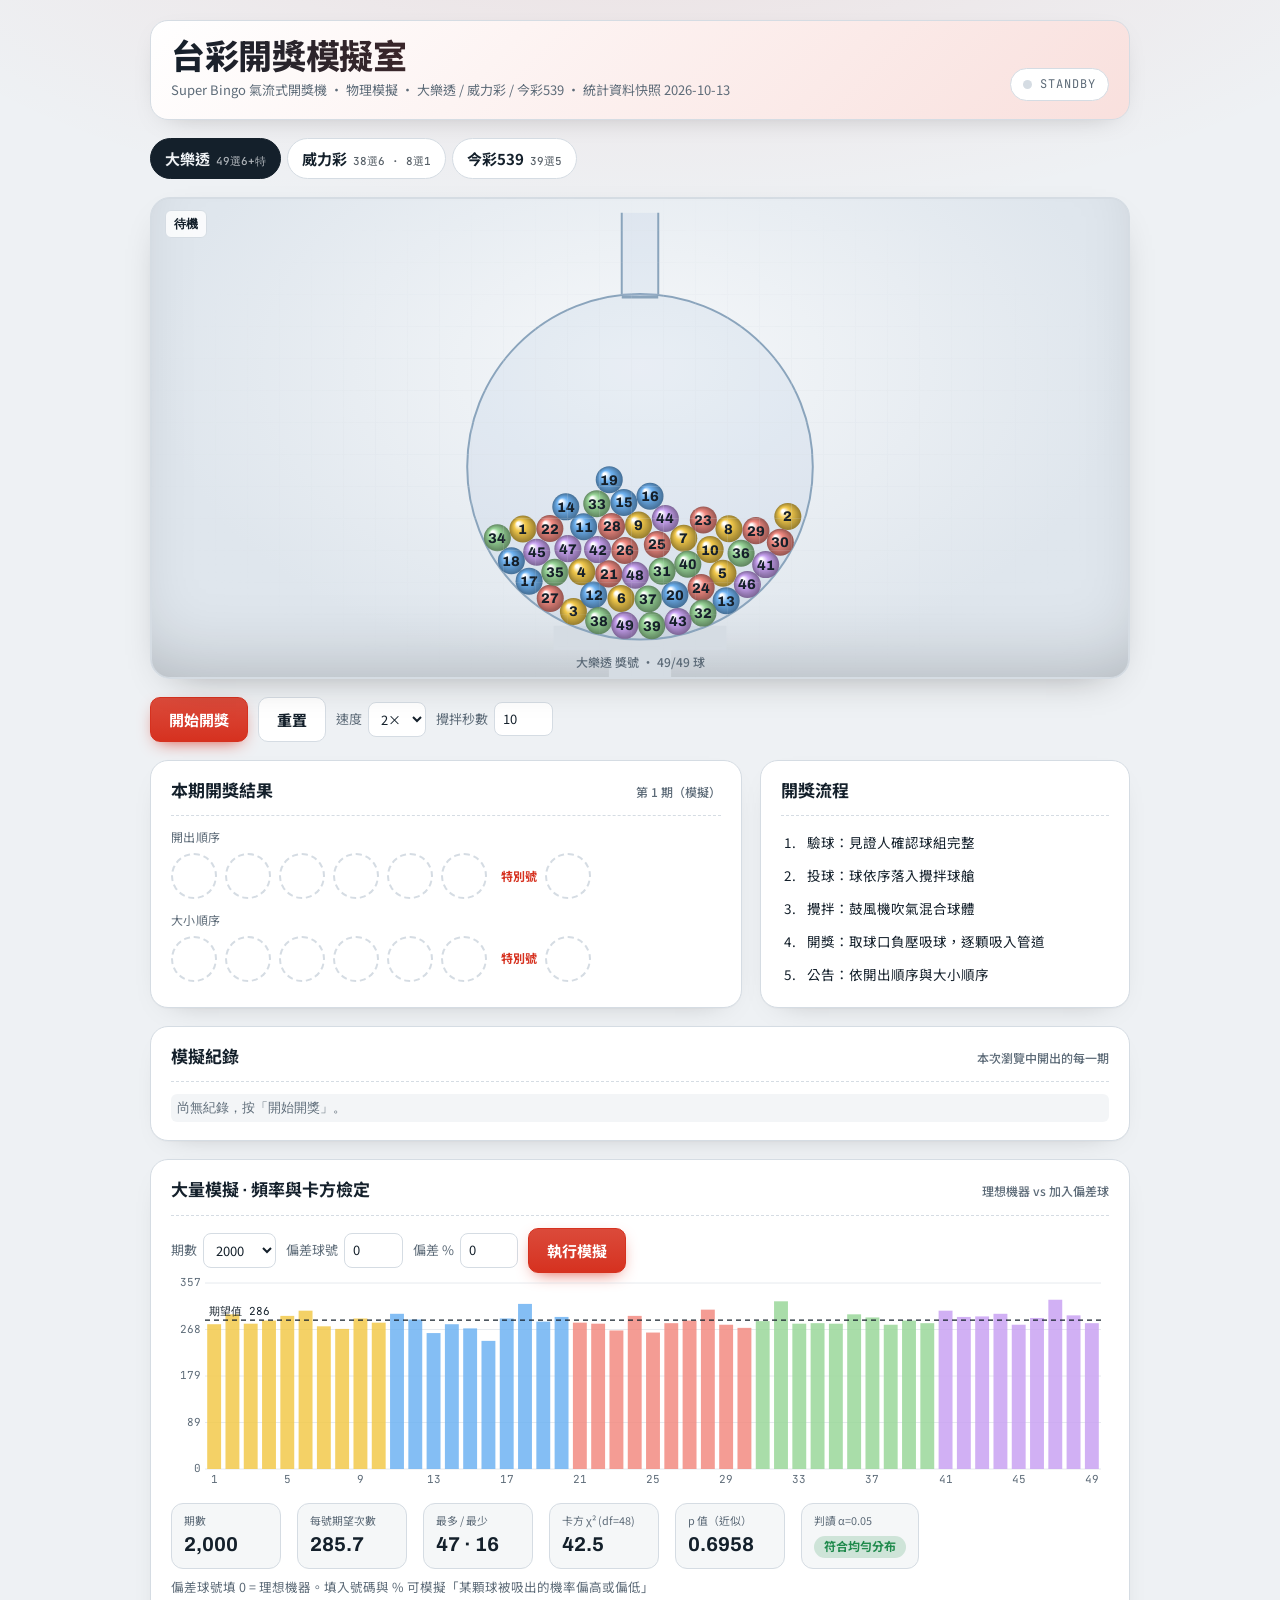
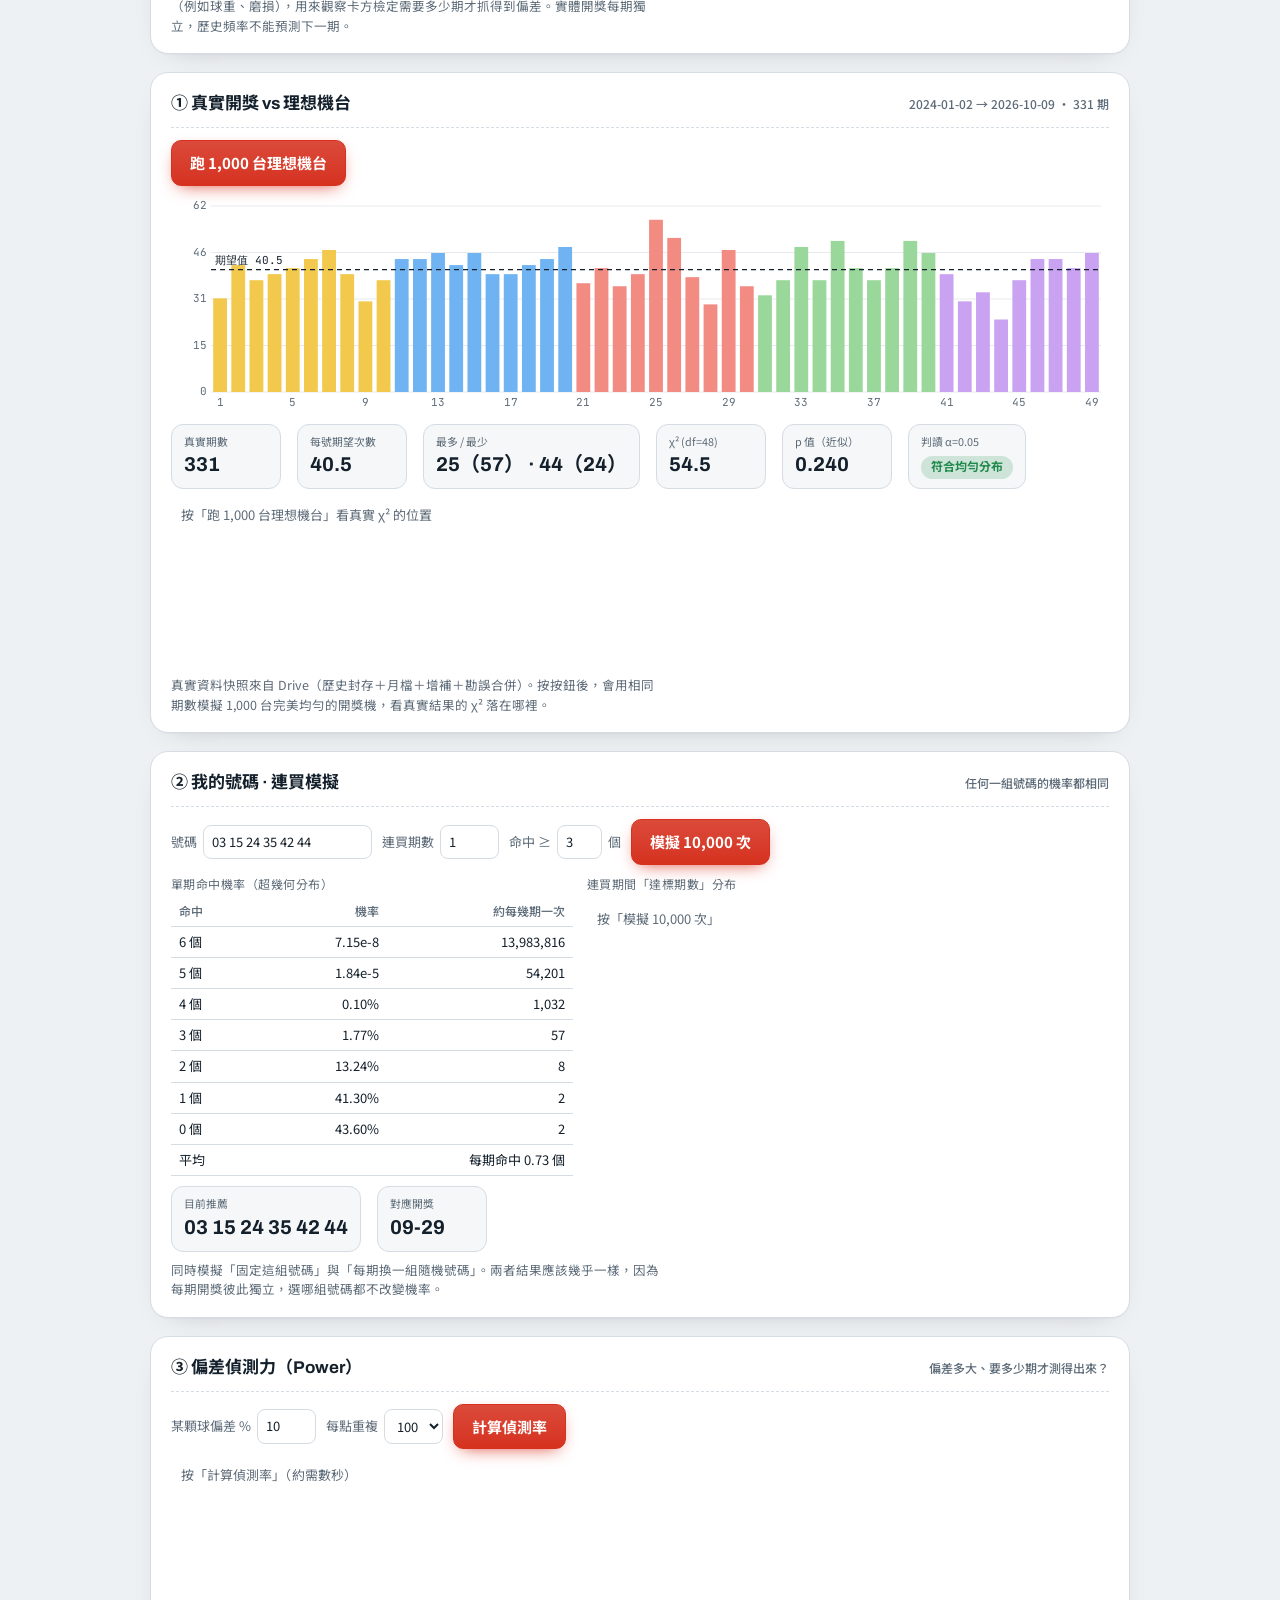
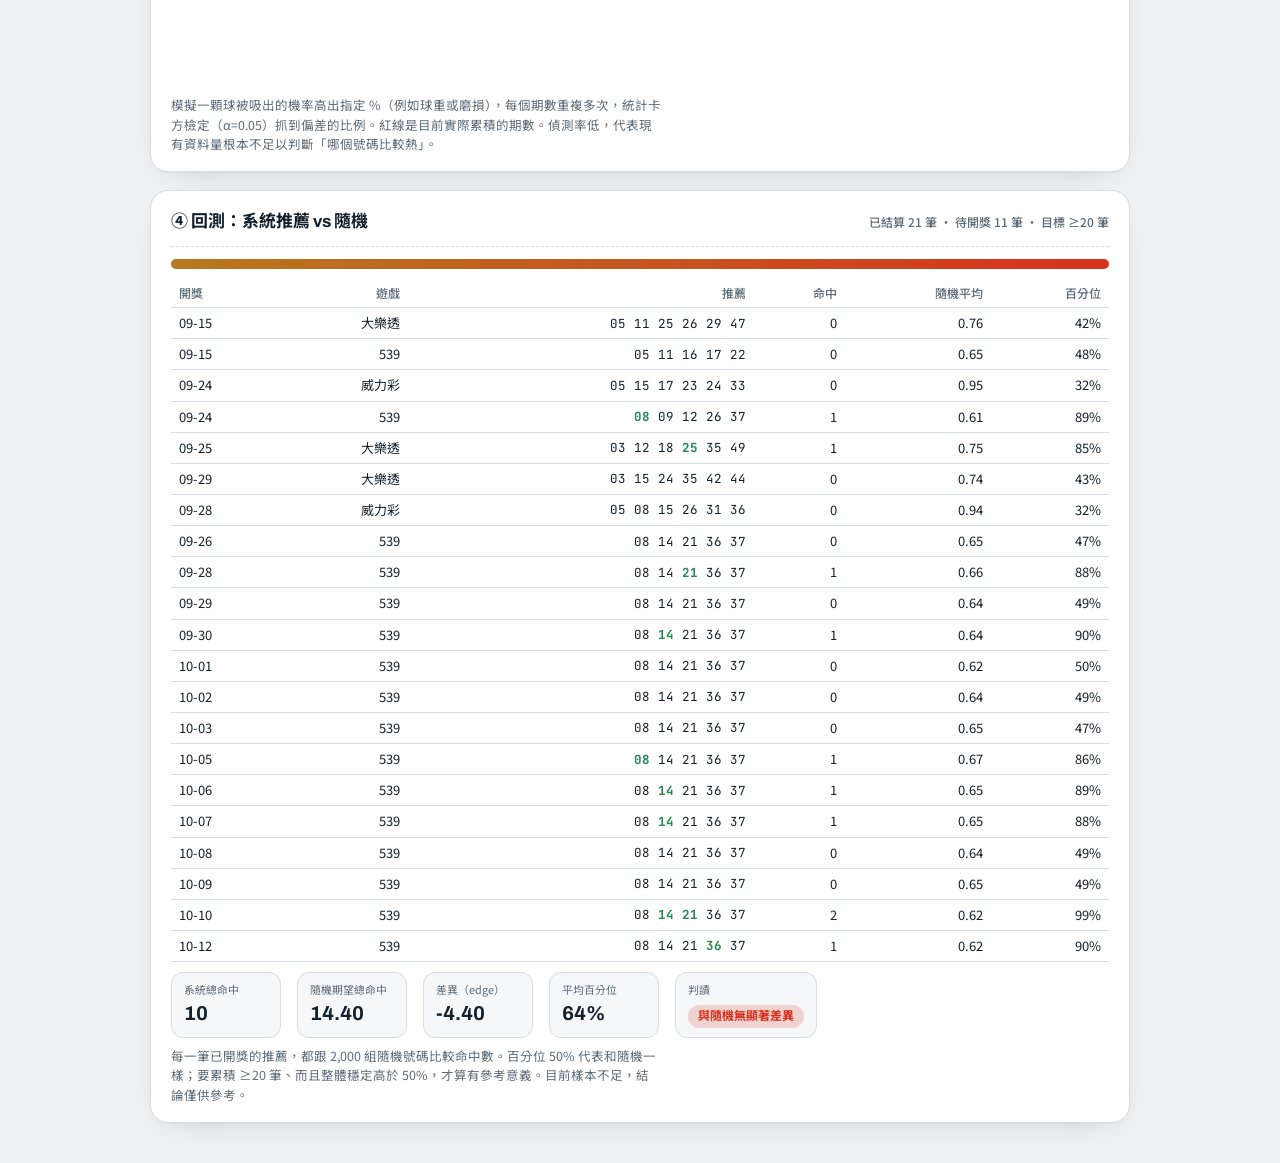
==== simulator/index.html @ 161f2adb "Add lottery draw simulator page (data through 2026-10-12, visual polish) Co-Authored-By: Claude Opus" ====
<!doctype html><html><head><meta charset=utf8><meta name=viewport content="width=device-width,initial-scale=1,viewport-fit=cover"><style>:root{color-scheme:light;box-sizing:border-box;padding-top:env(safe-area-inset-top,0px);padding-bottom:env(safe-area-inset-bottom,0px)}html{scroll-padding-top:env(safe-area-inset-top,0px)}body{margin:0;padding:0;font:14px -apple-system,BlinkMacSystemFont,sans-serif;background:#faf9f5;color:#141413}img{max-width:100%}[hidden]:not([hidden=until-found i]){display:none!important}</style></head><body>
<title>台彩開獎模擬室</title>
<link rel="preconnect" href="https://fonts.googleapis.com">
<link rel="stylesheet" href="https://fonts.googleapis.com/css2?family=Archivo:wght@500;700;800&family=Noto+Sans+TC:wght@400;500;700&family=JetBrains+Mono:wght@500&display=swap">
<style>
/* Layout: broadcast control-room — machine stage on top, result tray, then a stats bench. */
:root{
  --bg:#eef1f4; --panel:#ffffff; --ink:#14202b; --muted:#5d6b78; --line:#d5dce3;
  --accent:#d6311f; --accent-ink:#fff; --glass:rgba(120,160,200,.10); --glass-edge:#8aa4bc;
  --stage:#dfe6ed; --good:#1f8a4c; --warn:#b7791f;
  --f-display:"Archivo","Noto Sans TC",system-ui,sans-serif;
  --f-body:"Noto Sans TC",system-ui,-apple-system,"PingFang TC","Microsoft JhengHei",sans-serif;
  --f-mono:"JetBrains Mono",ui-monospace,Menlo,monospace;
}
@media (prefers-color-scheme: dark){:root:not([data-theme="light"]){
  --bg:#0f151c; --panel:#18212b; --ink:#e8eef4; --muted:#93a3b3; --line:#2a3644;
  --accent:#ff5a44; --accent-ink:#1a0805; --glass:rgba(140,190,240,.07); --glass-edge:#5d7a96;
  --stage:#121a23; --good:#4cc283; --warn:#e2a84a; color-scheme:dark}}
:root[data-theme="dark"]{
  --bg:#0f151c; --panel:#18212b; --ink:#e8eef4; --muted:#93a3b3; --line:#2a3644;
  --accent:#ff5a44; --accent-ink:#1a0805; --glass:rgba(140,190,240,.07); --glass-edge:#5d7a96;
  --stage:#121a23; --good:#4cc283; --warn:#e2a84a; color-scheme:dark}
*{box-sizing:border-box}
body{background:var(--bg);color:var(--ink);font-family:var(--f-body);font-size:15px;line-height:1.55;padding-inline:16px;padding-block:20px 40px}
.wrap{max-width:980px;margin:0 auto;display:flex;flex-direction:column;gap:18px}
header{display:flex;flex-wrap:wrap;align-items:end;justify-content:space-between;gap:12px}
h1{font-family:var(--f-display);font-weight:800;font-size:clamp(24px,4.5vw,34px);letter-spacing:-.01em;margin:0;line-height:1.1;text-wrap:balance}
.sub{color:var(--muted);font-size:13px;margin:4px 0 0}
.onair{display:inline-flex;align-items:center;gap:8px;font-family:var(--f-mono);font-size:12px;letter-spacing:.08em;text-transform:uppercase;color:var(--muted)}
.onair i{width:9px;height:9px;border-radius:50%;background:var(--line)}
.onair.live i{background:var(--accent);box-shadow:0 0 0 4px color-mix(in srgb,var(--accent) 25%,transparent)}
.tabs{display:flex;gap:6px;flex-wrap:wrap}
.tab{font:inherit;font-weight:700;border:1px solid var(--line);background:var(--panel);color:var(--ink);padding:8px 14px;border-radius:999px;cursor:pointer}
.tab[aria-selected="true"]{background:var(--ink);color:var(--bg);border-color:var(--ink)}
.tab small{font-weight:500;opacity:.7;margin-left:6px;font-family:var(--f-mono);font-size:11px}
.stage{background:var(--stage);border:1px solid var(--line);border-radius:14px;overflow:hidden;position:relative}
#machine{display:block;width:100%;height:auto}
.phase{position:absolute;left:14px;top:12px;font-family:var(--f-mono);font-size:12px;background:var(--panel);border:1px solid var(--line);border-radius:6px;padding:4px 8px;color:var(--ink)}
.controls{display:flex;flex-wrap:wrap;gap:10px;align-items:center}
.btn{font:inherit;font-weight:700;border-radius:10px;padding:10px 18px;cursor:pointer;border:1px solid var(--line);background:var(--panel);color:var(--ink)}
.btn.primary{background:var(--accent);color:var(--accent-ink);border-color:var(--accent)}
.btn:disabled{opacity:.45;cursor:not-allowed}
.btn:focus-visible,.tab:focus-visible,select:focus-visible,input:focus-visible{outline:2px solid var(--accent);outline-offset:2px}
label.inline{display:inline-flex;align-items:center;gap:6px;color:var(--muted);font-size:13px}
select,input[type=number]{font:inherit;font-size:13px;background:var(--panel);color:var(--ink);border:1px solid var(--line);border-radius:8px;padding:6px 8px}
.panel{background:var(--panel);border:1px solid var(--line);border-radius:14px;padding:16px}
.panel h2{font-family:var(--f-display);font-size:17px;margin:0 0 10px;display:flex;justify-content:space-between;gap:8px;flex-wrap:wrap;align-items:baseline}
.panel h2 span{font-family:var(--f-body);font-size:12px;color:var(--muted);font-weight:500}
.tray{display:grid;gap:12px}
.row{display:flex;flex-direction:column;gap:6px}
.row .lbl{font-size:12px;color:var(--muted);letter-spacing:.04em}
.balls{display:flex;flex-wrap:wrap;gap:8px;align-items:center;min-height:46px}
@media(max-width:480px){.ball{width:40px;height:40px;font-size:16px}}
.sptag{font-size:12px;color:var(--accent);font-weight:700;margin-left:6px}
.ball{--c:#888;width:46px;height:46px;border-radius:50%;display:grid;place-items:center;font-family:var(--f-display);font-weight:800;font-size:18px;color:#16202a;
  background:radial-gradient(circle at 34% 30%,#fff 0 18%,var(--c) 62%,color-mix(in srgb,var(--c) 70%,#000) 100%);
  box-shadow:inset 0 -3px 6px rgba(0,0,0,.18),0 2px 4px rgba(0,0,0,.18);font-variant-numeric:tabular-nums}
.ball.new{animation:pop .35s ease-out}
.ball.sp{outline:3px solid var(--accent);outline-offset:2px}
.ball.ghost{background:transparent;border:2px dashed var(--line);box-shadow:none;animation:none}
@keyframes pop{from{transform:scale(.3);opacity:0}to{transform:scale(1);opacity:1}}
@media (prefers-reduced-motion:reduce){.ball{animation:none}}
.hist{font-family:var(--f-mono);font-size:13px;display:flex;flex-direction:column;gap:4px;max-height:220px;overflow:auto}
.hist div{display:flex;gap:10px;flex-wrap:wrap}
.hist b{color:var(--muted);font-weight:500;min-width:4.5em}
.hist .sp{color:var(--accent)}
.grid2{display:grid;grid-template-columns:1fr;gap:18px}
@media(min-width:760px){.grid2{grid-template-columns:1.6fr 1fr}}
.grid2>*{min-width:0}
#freq{width:100%;height:220px;display:block}
.stats{display:flex;flex-wrap:wrap;gap:16px;margin-top:10px;font-size:13px}
.stats div{display:flex;flex-direction:column}
.stats b{font-family:var(--f-display);font-size:20px;font-variant-numeric:tabular-nums}
.stats small{color:var(--muted)}
.pill{display:inline-block;padding:2px 10px;border-radius:999px;font-size:12px;font-weight:700}
.pill.ok{background:color-mix(in srgb,var(--good) 18%,transparent);color:var(--good)}
.pill.bad{background:color-mix(in srgb,var(--accent) 18%,transparent);color:var(--accent)}
.note{color:var(--muted);font-size:12.5px;max-width:70ch;margin:8px 0 0}
.steps{margin:0;padding-left:1.3em;font-size:13.5px;color:var(--ink);display:grid;gap:4px}
.steps li.on{color:var(--accent);font-weight:700}
.chart{width:100%;height:220px;display:block;margin-top:8px}
.chart.sm{height:170px}
.cols{display:grid;grid-template-columns:1fr;gap:14px;margin-top:10px}
@media(min-width:760px){.cols{grid-template-columns:1fr 1.3fr}}
.cols>*{min-width:0}
.minihead{font-size:12px;color:var(--muted);letter-spacing:.04em;margin-bottom:4px}
.tbl{border-collapse:collapse;width:100%;font-size:13px;font-variant-numeric:tabular-nums}
.tbl th,.tbl td{border-bottom:1px solid var(--line);padding:5px 8px;text-align:right;white-space:nowrap}
.tbl th:first-child,.tbl td:first-child{text-align:left}
.tbl th{color:var(--muted);font-weight:500;font-size:12px}
.tblwrap{overflow-x:auto;margin-top:10px}
.mono{font-family:var(--f-mono);font-size:12.5px}
.hit{color:var(--good);font-weight:700}
.prog{height:10px;border-radius:999px;background:var(--line);overflow:hidden}
.prog i{display:block;height:100%;background:var(--accent);width:0}
input[type=text]{font:inherit;font-size:13px;background:var(--panel);color:var(--ink);border:1px solid var(--line);border-radius:8px;padding:6px 8px}

/* ---- polish v2 ---- */
body{background:radial-gradient(1200px 500px at 50% -120px,color-mix(in srgb,var(--accent) 9%,transparent),transparent 70%),var(--bg)}
header{padding:18px 20px;border-radius:18px;background:linear-gradient(135deg,var(--panel),color-mix(in srgb,var(--panel) 85%,var(--accent)));border:1px solid var(--line);box-shadow:0 8px 30px -18px rgba(0,0,0,.35)}
h1{background:linear-gradient(90deg,var(--ink),color-mix(in srgb,var(--ink) 55%,var(--accent)));-webkit-background-clip:text;background-clip:text;color:transparent}
.onair{padding:6px 12px;border:1px solid var(--line);border-radius:999px;background:var(--panel)}
.onair.live{color:var(--accent);border-color:color-mix(in srgb,var(--accent) 40%,var(--line))}
.onair.live i{animation:blink 1.2s ease-in-out infinite}
@keyframes blink{50%{opacity:.35}}
.tab{transition:background .15s,transform .15s,box-shadow .15s}
.tab:hover{transform:translateY(-1px);box-shadow:0 4px 12px -6px rgba(0,0,0,.3)}
.stage{border-radius:20px;background:radial-gradient(ellipse at 50% 35%,color-mix(in srgb,var(--panel) 70%,var(--stage)),var(--stage) 70%);box-shadow:inset 0 0 0 1px var(--line),inset 0 -40px 80px -40px rgba(0,0,0,.25),0 14px 40px -24px rgba(0,0,0,.45)}
.stage::after{content:"";position:absolute;inset:0;pointer-events:none;background-image:linear-gradient(var(--line) 1px,transparent 1px),linear-gradient(90deg,var(--line) 1px,transparent 1px);background-size:32px 32px;opacity:.18;mask-image:radial-gradient(ellipse at center,#000 30%,transparent 75%)}
.phase{backdrop-filter:blur(6px);background:color-mix(in srgb,var(--panel) 80%,transparent);font-weight:600}
.btn{transition:transform .12s,box-shadow .12s,filter .12s}
.btn:not(:disabled):hover{transform:translateY(-1px);box-shadow:0 6px 16px -8px rgba(0,0,0,.35)}
.btn.primary{background:linear-gradient(180deg,color-mix(in srgb,var(--accent) 88%,#fff),var(--accent));box-shadow:0 6px 18px -8px var(--accent)}
.panel{border-radius:18px;padding:18px 20px;box-shadow:0 1px 0 rgba(0,0,0,.02),0 10px 30px -22px rgba(0,0,0,.35);transition:box-shadow .2s}
.panel:hover{box-shadow:0 14px 36px -22px rgba(0,0,0,.45)}
.panel h2{padding-bottom:10px;border-bottom:1px dashed var(--line);margin-bottom:12px}
.stats div{background:color-mix(in srgb,var(--bg) 60%,var(--panel));border:1px solid var(--line);border-radius:12px;padding:8px 12px;min-width:110px}
.steps li{padding:4px 8px;border-radius:8px;transition:background .2s}
.steps li.on{background:color-mix(in srgb,var(--accent) 12%,transparent)}
.hist div{padding:4px 6px;border-radius:6px}.hist div:nth-child(odd){background:color-mix(in srgb,var(--bg) 70%,transparent)}
.tbl tr:hover td{background:color-mix(in srgb,var(--accent) 6%,transparent)}
.prog i{background:linear-gradient(90deg,var(--warn),var(--accent));transition:width .6s}
.ball.new{animation:pop .45s cubic-bezier(.3,1.6,.5,1)}
@media (prefers-reduced-motion:reduce){.onair.live i,.btn,.tab{animation:none;transition:none}}
</style>

<div class="wrap">
  <header>
    <div>
      <h1>台彩開獎模擬室</h1>
      <p class="sub">Super Bingo 氣流式開獎機 · 物理模擬 · 大樂透 / 威力彩 / 今彩539 · 統計資料快照 2026-10-13</p>
    </div>
    <div class="onair" id="onair"><i></i><span>Standby</span></div>
  </header>

  <div class="tabs" role="tablist" id="tabs"></div>

  <div class="stage">
    <canvas id="machine" width="960" height="460" aria-label="開獎機動畫"></canvas>
    <div class="phase" id="phase">待機</div>
  </div>

  <div class="controls">
    <button class="btn primary" id="go">開始開獎</button>
    <button class="btn" id="reset">重置</button>
    <label class="inline" for="speed">速度
      <select id="speed"><option value="1">1×</option><option value="2" selected>2×</option><option value="4">4×</option></select>
    </label>
    <label class="inline" for="mixsec">攪拌秒數
      <input type="number" id="mixsec" min="2" max="30" value="10" style="width:4.5em">
    </label>
  </div>

  <div class="grid2">
    <section class="panel">
      <h2>本期開獎結果 <span id="drawno">第 1 期（模擬）</span></h2>
      <div class="tray" id="tray"></div>
    </section>
    <section class="panel">
      <h2>開獎流程</h2>
      <ol class="steps" id="steps">
        <li>驗球：見證人確認球組完整</li>
        <li>投球：球依序落入攪拌球艙</li>
        <li>攪拌：鼓風機吹氣混合球體</li>
        <li>開獎：取球口負壓吸球，逐顆吸入管道</li>
        <li>公告：依開出順序與大小順序</li>
      </ol>
    </section>
  </div>

  <section class="panel">
    <h2>模擬紀錄 <span>本次瀏覽中開出的每一期</span></h2>
    <div class="hist" id="hist"><div style="color:var(--muted)">尚無紀錄，按「開始開獎」。</div></div>
  </section>

  <section class="panel">
    <h2>大量模擬 · 頻率與卡方檢定 <span>理想機器 vs 加入偏差球</span></h2>
    <div class="controls">
      <label class="inline" for="nsim">期數
        <select id="nsim"><option>500</option><option selected>2000</option><option>10000</option><option>50000</option></select>
      </label>
      <label class="inline" for="pool" id="poolwrap">號碼區 <select id="pool"></select></label>
      <label class="inline" for="biasnum">偏差球號 <input type="number" id="biasnum" min="0" value="0" style="width:4.5em"></label>
      <label class="inline" for="biaspct">偏差 % <input type="number" id="biaspct" min="-50" max="50" value="0" style="width:4.5em"></label>
      <button class="btn primary" id="runsim">執行模擬</button>
    </div>
    <canvas id="freq" width="900" height="220" aria-label="號碼出現頻率"></canvas>
    <div class="stats" id="stats"></div>
    <p class="note">偏差球號填 0 = 理想機器。填入號碼與 % 可模擬「某顆球被吸出的機率偏高或偏低」（例如球重、磨損），用來觀察卡方檢定需要多少期才抓得到偏差。實體開獎每期獨立，歷史頻率不能預測下一期。</p>
  </section>

  <section class="panel" id="realPanel">
    <h2>① 真實開獎 vs 理想機台 <span id="realMeta"></span></h2>
    <div class="controls">
      <label class="inline" for="realPool" id="realPoolWrap">號碼區 <select id="realPool"></select></label>
      <button class="btn primary" id="runIdeal">跑 1,000 台理想機台</button>
    </div>
    <canvas id="realFreq" class="chart" aria-label="真實開獎號碼頻率"></canvas>
    <div class="stats" id="realStats"></div>
    <canvas id="realChi" class="chart sm" aria-label="理想機台卡方分布"></canvas>
    <p class="note" id="realNote">真實資料快照來自 Drive（歷史封存＋月檔＋增補＋勘誤合併）。按按鈕後，會用相同期數模擬 1,000 台完美均勻的開獎機，看真實結果的 χ² 落在哪裡。</p>
  </section>

  <section class="panel" id="myPanel">
    <h2>② 我的號碼 · 連買模擬 <span>任何一組號碼的機率都相同</span></h2>
    <div class="controls">
      <label class="inline" for="myNums">號碼 <input type="text" id="myNums" inputmode="numeric" style="width:13em"></label>
      <label class="inline" for="myZ2" id="myZ2Wrap">第二區 <input type="number" id="myZ2" min="1" max="8" style="width:4em"></label>
      <label class="inline" for="myN">連買期數 <input type="number" id="myN" min="1" max="200" style="width:4.5em"></label>
      <label class="inline" for="myThr">命中 ≥ <input type="number" id="myThr" min="1" max="6" style="width:3.5em"> 個</label>
      <button class="btn primary" id="runMy">模擬 10,000 次</button>
    </div>
    <div class="cols">
      <div><div class="minihead">單期命中機率（超幾何分布）</div><table class="tbl" id="myHyper"></table></div>
      <div><div class="minihead">連買期間「達標期數」分布</div><canvas id="myHist" class="chart sm" aria-label="達標期數分布"></canvas></div>
    </div>
    <div class="stats" id="myStats"></div>
    <p class="note">同時模擬「固定這組號碼」與「每期換一組隨機號碼」。兩者結果應該幾乎一樣，因為每期開獎彼此獨立，選哪組號碼都不改變機率。</p>
  </section>

  <section class="panel" id="pwPanel">
    <h2>③ 偏差偵測力（Power） <span>偏差多大、要多少期才測得出來？</span></h2>
    <div class="controls">
      <label class="inline" for="pwBias">某顆球偏差 % <input type="number" id="pwBias" min="1" max="100" value="10" style="width:4.5em"></label>
      <label class="inline" for="pwTrials">每點重複 <select id="pwTrials"><option>50</option><option selected>100</option><option>200</option></select></label>
      <button class="btn primary" id="runPw">計算偵測率</button>
      <span class="inline" id="pwBusy"></span>
    </div>
    <canvas id="pwChart" class="chart" aria-label="偵測率曲線"></canvas>
    <div class="stats" id="pwStats"></div>
    <p class="note">模擬一顆球被吸出的機率高出指定 %（例如球重或磨損），每個期數重複多次，統計卡方檢定（α=0.05）抓到偏差的比例。紅線是目前實際累積的期數。偵測率低，代表現有資料量根本不足以判斷「哪個號碼比較熱」。</p>
  </section>

  <section class="panel" id="btPanel">
    <h2>④ 回測：系統推薦 vs 隨機 <span id="btMeta"></span></h2>
    <div class="prog"><i id="btBar"></i></div>
    <div class="tblwrap"><table class="tbl" id="btTable"></table></div>
    <div class="stats" id="btStats"></div>
    <p class="note">每一筆已開獎的推薦，都跟 2,000 組隨機號碼比較命中數。百分位 50% 代表和隨機一樣；要累積 ≥20 筆、而且整體穩定高於 50%，才算有參考意義。目前樣本不足，結論僅供參考。</p>
  </section>

</div>

<script>
(()=>{
const GAMES={
  lotto:{name:'大樂透',tag:'49選6+特',pools:[{n:49,draw:6,special:true,label:'獎號'}]},
  power:{name:'威力彩',tag:'38選6 · 8選1',pools:[{n:38,draw:6,label:'第一區'},{n:8,draw:1,label:'第二區'}]},
  d539:{name:'今彩539',tag:'39選5',pools:[{n:39,draw:5,label:'獎號'}]}
};
const COLORS=['#f2c94c','#6fb3f2','#f28b82','#9ad79a','#c9a3f2'];
const colorOf=(num,n)=> n<=8 ? '#f2994a' : COLORS[Math.floor((num-1)/10)%5];

const $=id=>document.getElementById(id);
const cv=$('machine'),ctx=cv.getContext('2d');
const css=v=>getComputedStyle(document.documentElement).getPropertyValue(v).trim();
const rnd=()=>{const a=new Uint32Array(1);crypto.getRandomValues(a);return a[0]/4294967296};

let gameKey='lotto',chambers=[],state='idle',results=[],drawCount=0,history=[];
let W=960,H=460,running=false,last=0,activeIdx=0,phaseT=0,gateOpen=false,gateCooldown=0,flying=[];

/* ---------- Chamber physics ---------- */
function makeChamber(pool,cx,cy,R,br){
  return {pool,cx,cy,R,br,balls:[],out:[],need:pool.draw+(pool.special?1:0),loadQ:[],stuck:0};
}
function layout(){
  const r=cv.getBoundingClientRect();W=Math.max(320,r.width);H=Math.round(Math.min(480,Math.max(300,W*0.52)));
  const dpr=window.devicePixelRatio||1;cv.width=W*dpr;cv.height=H*dpr;cv.style.height=H+'px';ctx.setTransform(dpr,0,0,dpr,0,0);
  const g=GAMES[gameKey];
  const R=Math.min(H*0.36,W*(g.pools.length>1?0.27:0.34));
  const br=R*Math.sqrt(0.30/49);
  chambers=g.pools.map((p,i)=>{
    if(i===0) return makeChamber(p,g.pools.length>1?W*0.36:W*0.5,H*0.56,R,br);
    const R2=br/0.16; return makeChamber(p,W*0.80,H*0.62,R2,br);
  });
}
function loadBalls(ch){
  ch.balls=[];ch.out=[];ch.loadQ=[];ch.loadT=0;
  for(let i=1;i<=ch.pool.n;i++) ch.loadQ.push(i);
}
function spawn(ch){
  const num=ch.loadQ.shift();
  ch.balls.push({num,x:ch.cx+(rnd()-.5)*ch.R*0.3,y:ch.cy-ch.R+ch.br*2,vx:(rnd()-.5)*ch.R*0.5,vy:ch.R*0.6,bias:biasFor(ch.pool,num)});
}
function biasFor(pool,num){
  const bn=+$('biasnum').value,bp=+$('biaspct').value/100;
  return (bn===num && pool===activePoolObj()) ? bp : 0;
}
let simT=0;
function step(ch,dt,air){
  const {cx,cy,R,br}=ch,g=R*2.6;
  if(!ch.ph) ch.ph=[rnd()*6.3,rnd()*6.3,rnd()*6.3,rnd()<.5?1:-1];
  const [p1,p2,p3]=ch.ph; const spin=Math.sin(simT*0.37+p3)>0?1:-1;
  const sucking=gateOpen&&ch===chambers[activeIdx]&&gateCooldown<=0;
  const mx=cx,my=cy-R+br*1.1,S=R*0.6;
  for(const b of ch.balls){
    b.vy+=g*dt;
    if(air){
      const ux=(b.x-cx)/R,uy=(b.y-cy)/R;
      // blower lift: strongest at the nozzle, fades toward the top so balls fall back and recirculate
      const lift=g*(0.9+1.1*rnd())*(0.55+0.95*Math.max(0,uy+0.15))*(1-b.bias)*(1-0.55*Math.min(1,Math.abs(ux)*1.3));
      b.vy-=lift*dt;
      // turbulent field (moving sine cells)
      const T=g*1.6;
      b.vx+=T*Math.sin(uy*5.1+simT*3.3+p1)*dt;
      b.vy+=T*0.8*Math.cos(ux*4.7-simT*2.9+p2)*dt;
      // swirl around the center, flips direction now and then
      b.vx+=-uy*g*0.9*spin*dt; b.vy+=ux*g*0.9*spin*dt;
      // random gust kicks
      if(rnd()<dt*2.5){const a=rnd()*6.283,m=R*(0.8+rnd()*1.4);b.vx+=Math.cos(a)*m;b.vy+=Math.sin(a)*m-R*0.5;}
    }
    if(sucking){ // vacuum pull toward the intake mouth
      const dx=mx-b.x,dy=my-b.y,d=Math.hypot(dx,dy);
      if(d<S){const f=g*4.5*(1-d/S)**1.5*(1+b.bias);b.vx+=dx/d*f*dt;b.vy+=dy/d*f*dt;}
    }
    b.vx*=0.996;b.vy*=0.996;
    const sp=Math.hypot(b.vx,b.vy),max=R*3.6; if(sp>max){b.vx*=max/sp;b.vy*=max/sp}
    b.x+=b.vx*dt;b.y+=b.vy*dt;
  }
  // ball-ball
  const bs=ch.balls,d2=4*br*br;
  for(let i=0;i<bs.length;i++)for(let j=i+1;j<bs.length;j++){
    const a=bs[i],b=bs[j],dx=b.x-a.x,dy=b.y-a.y,dd=dx*dx+dy*dy;
    if(dd<d2&&dd>1e-6){const d=Math.sqrt(dd),nx=dx/d,ny=dy/d,ov=(2*br-d)/2;
      a.x-=nx*ov;a.y-=ny*ov;b.x+=nx*ov;b.y+=ny*ov;
      const rv=(b.vx-a.vx)*nx+(b.vy-a.vy)*ny; if(rv<0){const im=-rv*0.95;a.vx-=im*nx;a.vy-=im*ny;b.vx+=im*nx;b.vy+=im*ny}}
  }
  // walls + suction capture
  for(let k=ch.balls.length-1;k>=0;k--){
    const b=ch.balls[k];
    if(sucking && Math.hypot(b.x-mx,b.y-my)<br*1.25){ch.balls.splice(k,1);capture(ch,b);continue;}
    const dx=b.x-cx,dy=b.y-cy,d=Math.hypot(dx,dy);
    if(d>R-br){const nx=dx/d,ny=dy/d;b.x=cx+nx*(R-br);b.y=cy+ny*(R-br);
      const vn=b.vx*nx+b.vy*ny; if(vn>0){b.vx-=1.85*vn*nx;b.vy-=1.85*vn*ny}}
  }
}
function capture(ch,b){
  gateCooldown=1.6; ch.stuck=0;
  flying.push({ch,num:b.num,x:b.x,y:b.y,t:0});
}
function settleFlying(f){
  const ch=f.ch; ch.out.push(f.num);
  const pi=chambers.indexOf(ch);
  results[pi].push(f.num);
  renderTray();
  if(ch.out.length>=ch.need){
    gateOpen=false;
    if(activeIdx<chambers.length-1){activeIdx++;setPhase('mix2');}
    else finish();
  }
}

/* ---------- Phases ---------- */
const PH={idle:'待機',check:'① 驗球',load:'② 投球',mix:'③ 攪拌中',draw:'④ 吸球開獎',mix2:'③ 第二區攪拌',draw2:'④ 第二區開獎',done:'⑤ 開獎完成'};
function setPhase(p){
  state=p;phaseT=0;$('phase').textContent=PH[p]||p;
  const idx={idle:-1,check:0,load:1,mix:2,mix2:2,draw:3,draw2:3,done:4}[p];
  [...$('steps').children].forEach((li,i)=>li.classList.toggle('on',i===idx));
  const live=!['idle','done'].includes(p);
  $('onair').classList.toggle('live',live);$('onair').querySelector('span').textContent=live?'On air':'Standby';
}
function start(){
  if(running&&state!=='done'&&state!=='idle')return;
  layout();results=chambers.map(()=>[]);flying=[];activeIdx=0;gateOpen=false;
  chambers.forEach(loadBalls);renderTray();
  $('drawno').textContent=`第 ${drawCount+1} 期（模擬）`;
  $('go').disabled=true;setPhase('check');
}
function finish(){
  setPhase('done');drawCount++;$('go').disabled=false;$('go').textContent='再開一期';
  const g=GAMES[gameKey];history.unshift({game:g.name,no:drawCount,res:results.map(r=>r.slice())});
  renderHist();
}
function update(dt){
  phaseT+=dt;simT+=dt;const mix=Math.max(2,+$('mixsec').value||10);
  if(state==='check'&&phaseT>1.2) setPhase('load');
  if(state==='load'){
    chambers.forEach(ch=>{ ch.loadT=(ch.loadT||0)+dt; while(ch.loadQ.length && ch.loadT>=0.12){ ch.loadT-=0.12; spawn(ch); } });
    if(chambers.every(ch=>!ch.loadQ.length) && phaseT>1) setPhase('mix');
  }
  if(state==='mix'&&phaseT>mix){setPhase('draw');gateOpen=true;gateCooldown=0.3;}
  if(state==='mix2'&&phaseT>Math.min(mix,4)){setPhase('draw2');gateOpen=true;gateCooldown=0.3;}
  if(gateCooldown>0) gateCooldown-=dt;
  // fallback: keep draw moving if no ball reaches the tube
  if(gateOpen&&gateCooldown<=0){const ch=chambers[activeIdx];ch.stuck+=dt;
    if(ch.stuck>5&&ch.balls.length){const b=ch.balls[Math.floor(rnd()*ch.balls.length)];b.vy-=ch.R*2.5;b.vx=(ch.cx-b.x)*1.5;ch.stuck=4;}}
  const air=['mix','draw','mix2','draw2'].includes(state);
  chambers.forEach((ch,i)=>{
    const on=air && (gameKey!=='power' || i===activeIdx || state==='mix');
    for(let s=0;s<4;s++) step(ch,dt/4,on);
  });
  for(let i=flying.length-1;i>=0;i--){const f=flying[i];f.t+=dt;
    const top=f.ch.cy-f.ch.R-f.ch.br*5; f.x+=(f.ch.cx-f.x)*Math.min(1,dt*18); f.y=Math.max(top,f.y-f.ch.R*2.2*dt);
    if(f.y<=top){f.hold=(f.hold||0)+dt; if(f.hold>0.35){flying.splice(i,1);settleFlying(f);}}}
}

/* ---------- Draw ---------- */
function ballPaint(x,y,r,num,n,alpha=1){
  const c=colorOf(num,n);ctx.globalAlpha=alpha;
  const gr=ctx.createRadialGradient(x-r*.35,y-r*.4,r*.1,x,y,r);gr.addColorStop(0,'#fff');gr.addColorStop(.35,c);gr.addColorStop(1,shade(c));
  ctx.fillStyle=gr;ctx.beginPath();ctx.arc(x,y,r,0,7);ctx.fill();
  if(r>7){ctx.fillStyle='#16202a';ctx.font=`800 ${Math.round(r*1.0)}px Archivo, sans-serif`;ctx.textAlign='center';ctx.textBaseline='middle';ctx.fillText(num,x,y+r*.05);}
  ctx.globalAlpha=1;
}
function shade(hex){const n=parseInt(hex.slice(1),16);const f=v=>Math.round(v*0.62);return `rgb(${f(n>>16)},${f(n>>8&255)},${f(n&255)})`}
function render(){
  ctx.clearRect(0,0,W,H);
  const edge=css('--glass-edge'),glass=css('--glass'),ink=css('--ink'),muted=css('--muted'),acc=css('--accent');
  chambers.forEach((ch,i)=>{
    const {cx,cy,R,br}=ch,tube=br*1.35;
    // base / blower
    ctx.fillStyle=css('--line');ctx.fillRect(cx-R*0.5,cy+R*0.92,R,R*0.14);ctx.fillRect(cx-R*0.18,cy+R*0.98,R*0.36,H);
    // sphere
    ctx.fillStyle=glass;ctx.strokeStyle=edge;ctx.lineWidth=2;ctx.beginPath();ctx.arc(cx,cy,R,0,7);ctx.fill();ctx.stroke();
    // tube
    ctx.fillStyle=glass;ctx.fillRect(cx-tube,cy-R-br*6,tube*2,br*6+2);
    ctx.strokeStyle=(gateOpen&&i===activeIdx)?acc:edge;ctx.lineWidth=2;
    ctx.beginPath();ctx.moveTo(cx-tube,cy-R+2);ctx.lineTo(cx-tube,cy-R-br*6);ctx.moveTo(cx+tube,cy-R+2);ctx.lineTo(cx+tube,cy-R-br*6);ctx.stroke();
    // gate
    if(!(gateOpen&&i===activeIdx)){ctx.strokeStyle=edge;ctx.lineWidth=3;ctx.beginPath();ctx.moveTo(cx-tube,cy-R+3);ctx.lineTo(cx+tube,cy-R+3);ctx.stroke();}
    // air hint
    const airOn=['mix','draw','mix2','draw2','load'].includes(state)&&(gameKey!=='power'||i===activeIdx||state==='mix'||state==='load');
    if(airOn){ctx.strokeStyle=acc;ctx.globalAlpha=.35;ctx.lineWidth=1.5;for(let k=-2;k<=2;k++){const x=cx+k*R*0.12,o=(performance.now()/90+k*7)%18;ctx.beginPath();ctx.moveTo(x,cy+R*0.9-o);ctx.lineTo(x,cy+R*0.9-o-10);ctx.stroke();}ctx.globalAlpha=1;}
    if(gateOpen&&i===activeIdx&&gateCooldown<=0){ctx.strokeStyle=acc;ctx.lineWidth=1.5;const my=cy-R+br*1.1,ph=(performance.now()/250)%1;
      for(let k=0;k<3;k++){const rr=br*(1.4+((k/3+ph)%1)*5);ctx.globalAlpha=0.5*(1-((k/3+ph)%1));ctx.beginPath();ctx.arc(cx,my,rr,0.15*Math.PI,0.85*Math.PI);ctx.stroke();}ctx.globalAlpha=1;
      ctx.fillStyle=acc;ctx.font='700 11px "Noto Sans TC",sans-serif';ctx.textAlign='left';ctx.textBaseline='middle';ctx.fillText('吸球中',cx+tube+6,cy-R-br*3);}
    // balls
    for(const b of ch.balls) ballPaint(b.x,b.y,br,b.num,ch.pool.n);
    // label
    ctx.fillStyle=muted;ctx.font='500 12px "Noto Sans TC",sans-serif';ctx.textAlign='center';ctx.textBaseline='top';
    ctx.fillText(`${GAMES[gameKey].name} ${ch.pool.label} · ${ch.balls.length + ch.loadQ.length}/${ch.pool.n} 球`,cx,Math.min(H-16,cy+R*1.1));
  });
  for(const f of flying) ballPaint(f.x,f.y,f.ch.br*1.3,f.num,f.ch.pool.n);
}
function loop(t){
  const sp=+$('speed').value||1;const dt=Math.min(0.033,(t-last)/1000||0)*sp;last=t;
  if(!document.hidden){ if(state!=='idle'&&state!=='done') update(dt); else if(state==='done') {chambers.forEach(ch=>{for(let s=0;s<4;s++)step(ch,dt/4,false)})} render(); }
  requestAnimationFrame(loop);
}

/* ---------- Tray / history ---------- */
function ballEl(num,n,sp){const d=document.createElement('div');d.className='ball'+(sp?' sp':'');d.style.setProperty('--c',colorOf(num,n));d.textContent=String(num).padStart(2,'0');return d}
function ghost(){const d=document.createElement('div');d.className='ball ghost';return d}
function renderTray(){
  const tray=$('tray');tray.innerHTML='';const g=GAMES[gameKey];
  g.pools.forEach((p,i)=>{
    const got=(results[i]||[]);
    const mk=(lbl,arr,sorted)=>{const r=document.createElement('div');r.className='row';const l=document.createElement('div');l.className='lbl';l.textContent=lbl;
      const bx=document.createElement('div');bx.className='balls';r.append(l,bx);
      const main=arr.slice(0,p.draw);const list=sorted?[...main].sort((a,b)=>a-b):main;const newest=arr[arr.length-1];
      for(let k=0;k<p.draw;k++){if(list[k]!=null){const e=ballEl(list[k],p.n,false);if(!sorted&&list[k]===newest&&k===arr.length-1)e.classList.add('new');bx.append(e)}else bx.append(ghost())}
      if(p.special){const s=arr[p.draw];const sl=document.createElement('span');sl.className='sptag';sl.textContent='特別號';bx.append(sl);
        if(s!=null){const e=ballEl(s,p.n,true);if(!sorted&&arr.length===p.draw+1)e.classList.add('new');bx.append(e)}else bx.append(ghost())}
      tray.append(r);};
    const pre=g.pools.length>1?p.label+' ':'';
    mk(pre+'開出順序',got,false);
    if(p.draw>1) mk(pre+'大小順序',got,got.length>=p.draw);
  });
}
function renderHist(){
  const h=$('hist');h.innerHTML='';
  history.slice(0,60).forEach(e=>{const d=document.createElement('div');
    const g=Object.values(GAMES).find(x=>x.name===e.game);
    const parts=e.res.map((r,i)=>{const p=g.pools[i];const m=r.slice(0,p.draw).sort((a,b)=>a-b).map(x=>String(x).padStart(2,'0')).join(' ');
      return p.special?`${m} <span class="sp">特 ${String(r[p.draw]).padStart(2,'0')}</span>`:(g.pools.length>1?`${p.label} ${m}`:m)});
    d.innerHTML=`<b>#${e.no} ${e.game}</b> <span>${parts.join(' ｜ ')}</span>`;h.append(d)});
}

/* ---------- Bulk simulation + chi-square ---------- */
function activePoolObj(){return GAMES[gameKey].pools[+$('pool').value||0]}
function weightedDraw(n,k,w){ // without replacement
  const pool=[];for(let i=1;i<=n;i++)pool.push(i);const out=[];
  for(let t=0;t<k;t++){let tot=0;for(const x of pool)tot+=w[x];let r=rnd()*tot,j=0;for(;j<pool.length;j++){r-=w[pool[j]];if(r<=0)break}
    j=Math.min(j,pool.length-1);out.push(pool[j]);pool.splice(j,1);}
  return out;
}
function erf(x){const s=Math.sign(x);x=Math.abs(x);const t=1/(1+0.3275911*x);const y=1-(((((1.061405429*t-1.453152027)*t)+1.421413741)*t-0.284496736)*t+0.254829592)*t*Math.exp(-x*x);return s*y}
function chiP(x,df){const z=(Math.cbrt(x/df)-(1-2/(9*df)))/Math.sqrt(2/(9*df));return 0.5*(1-erf(z/Math.SQRT2))}
let lastSim=null;
function runSim(){
  const p=activePoolObj(),N=+$('nsim').value,k=p.draw+(p.special?1:0);
  const w=new Array(p.n+1).fill(1);const bn=+$('biasnum').value,bp=+$('biaspct').value/100;
  if(bn>=1&&bn<=p.n) w[bn]=Math.max(0.05,1+bp);
  const cnt=new Array(p.n+1).fill(0);
  for(let i=0;i<N;i++) for(const x of weightedDraw(p.n,k,w)) cnt[x]++;
  const E=N*k/p.n,q=k/p.n;let X=0;for(let i=1;i<=p.n;i++)X+=(cnt[i]-E)**2;
  X=X/(E*(1-q))*((p.n-1)/p.n);const df=p.n-1,pv=chiP(X,df);
  lastSim={p,cnt,E,N,k,bn:(bn>=1&&bn<=p.n&&bp)?bn:0};drawFreq();
  let hi=1,lo=1;for(let i=1;i<=p.n;i++){if(cnt[i]>cnt[hi])hi=i;if(cnt[i]<cnt[lo])lo=i}
  $('stats').innerHTML=`
   <div><small>期數</small><b>${N.toLocaleString()}</b></div>
   <div><small>每號期望次數</small><b>${E.toFixed(1)}</b></div>
   <div><small>最多 / 最少</small><b>${String(hi).padStart(2,'0')} · ${String(lo).padStart(2,'0')}</b></div>
   <div><small>卡方 χ² (df=${df})</small><b>${X.toFixed(1)}</b></div>
   <div><small>p 值（近似）</small><b>${pv<0.0001?'<0.0001':pv.toFixed(4)}</b></div>
   <div><small>判讀 α=0.05</small><b><span class="pill ${pv<0.05?'bad':'ok'}">${pv<0.05?'偵測到偏差':'符合均勻分布'}</span></b></div>`;
}
function drawFreq(){
  const c=$('freq'),x=c.getContext('2d'),r=c.getBoundingClientRect(),dpr=window.devicePixelRatio||1;
  const w=Math.max(280,r.width),h=220;c.width=w*dpr;c.height=h*dpr;x.setTransform(dpr,0,0,dpr,0,0);x.clearRect(0,0,w,h);
  if(!lastSim){x.fillStyle=css('--muted');x.font='13px "Noto Sans TC",sans-serif';x.fillText('按「執行模擬」產生頻率分布',12,24);return}
  const {p,cnt,E,bn}=lastSim,L=34,B=24,T=10,pw=w-L-8,ph=h-B-T;
  let mx=E*1.25;for(let i=1;i<=p.n;i++)mx=Math.max(mx,cnt[i]*1.05);const mn=0;
  const Y=v=>T+ph-(v-mn)/(mx-mn)*ph,bw=pw/p.n;
  x.strokeStyle=css('--line');x.fillStyle=css('--muted');x.font='11px "JetBrains Mono",monospace';x.textAlign='right';x.textBaseline='middle';
  for(let t=0;t<=4;t++){const v=mx*t/4,yy=Y(v);x.globalAlpha=.6;x.beginPath();x.moveTo(L,yy);x.lineTo(w-8,yy);x.stroke();x.globalAlpha=1;x.fillText(Math.round(v),L-4,yy)}
  for(let i=1;i<=p.n;i++){const bx=L+(i-1)*bw;x.fillStyle=i===bn?css('--accent'):colorOf(i,p.n);x.globalAlpha=i===bn?1:.85;
    x.fillRect(bx+bw*.12,Y(cnt[i]),bw*.76,Y(0)-Y(cnt[i]));x.globalAlpha=1;
    if(p.n<=10||i%(p.n>40?4:2)===1||i===p.n){x.fillStyle=css('--muted');x.textAlign='center';x.textBaseline='top';x.fillText(i,bx+bw/2,T+ph+5)}}
  x.strokeStyle=css('--ink');x.setLineDash([5,4]);x.lineWidth=1.2;x.beginPath();x.moveTo(L,Y(E));x.lineTo(w-8,Y(E));x.stroke();x.setLineDash([]);
  x.fillStyle=css('--ink');x.textAlign='left';x.textBaseline='bottom';x.fillText('期望值 '+E.toFixed(0),L+4,Y(E)-3);
}


/* ---------- Statistics integration (snapshot from Drive, SKILL v3.2) ---------- */
const SNAP={"lotto":{"T":331,"from":"2024-01-02","to":"2026-10-09","f":[[31,42,37,39,41,44,47,39,30,37,44,44,46,42,46,39,39,42,44,48,36,41,35,39,57,51,38,29,47,35,32,37,48,37,50,41,37,41,50,46,39,30,33,24,37,44,44,41,46]]},"power":{"T":291,"from":"2024-01-01","to":"2026-10-12","f":[[38,47,46,43,37,46,47,49,53,40,56,38,42,59,48,44,58,43,42,45,47,46,43,45,52,42,42,37,57,38,54,37,46,43,51,42,49,54],[30,43,36,40,42,31,35,34]]},"d539":{"T":877,"from":"2024-01-01","to":"2026-10-12","f":[[105,113,118,110,112,120,128,126,105,104,130,137,106,116,106,103,99,106,109,106,115,105,113,118,107,108,127,111,115,101,119,104,93,114,122,121,114,120,99]]}};
const PICKS={lotto:{nums:[3,15,24,35,42,44],N:1,thr:3,draw:'09-29'},power:{nums:[5,8,15,26,31,36],z2:5,N:1,thr:3,draw:'09-28'},d539:{nums:[8,14,21,36,37],N:24,thr:2,draw:'09-26 起 24 期'}};
const TRACK=[
 {d:'09-15',g:'lotto',pick:[5,11,25,26,29,47],act:[2,3,18,21,22,39]},
 {d:'09-15',g:'d539',pick:[5,11,16,17,22],act:[4,12,23,26,31]},
 {d:'09-24',g:'power',pick:[5,15,17,23,24,33],act:[3,8,25,27,30,31]},
 {d:'09-24',g:'d539',pick:[8,9,12,26,37],act:[5,8,18,19,30]},
 {d:'09-25',g:'lotto',pick:[3,12,18,25,35,49],act:[5,13,24,25,28,33]},
 {d:'09-29',g:'lotto',pick:[3,15,24,35,42,44],act:[1,2,4,13,30,38]},
 {d:'09-28',g:'power',pick:[5,8,15,26,31,36],act:[1,2,4,17,29,34]},
 {d:'09-26',g:'d539',pick:[8,14,21,36,37],act:[17,18,30,34,39]},
 {d:'09-28',g:'d539',pick:[8,14,21,36,37],act:[13,19,21,27,32]},
 {d:'09-29',g:'d539',pick:[8,14,21,36,37],act:[6,13,17,26,28]},
 {d:'09-30',g:'d539',pick:[8,14,21,36,37],act:[2,7,9,14,33]},
 {d:'10-01',g:'d539',pick:[8,14,21,36,37],act:[1,3,16,28,38]},
 {d:'10-02',g:'d539',pick:[8,14,21,36,37],act:[13,24,30,34,38]},
 {d:'10-03',g:'d539',pick:[8,14,21,36,37],act:[5,28,29,33,38]},
 {d:'10-05',g:'d539',pick:[8,14,21,36,37],act:[2,5,8,16,31]},
 {d:'10-06',g:'d539',pick:[8,14,21,36,37],act:[14,25,26,29,33]},
 {d:'10-07',g:'d539',pick:[8,14,21,36,37],act:[5,11,14,18,19]},
 {d:'10-08',g:'d539',pick:[8,14,21,36,37],act:[3,7,15,17,30]},
 {d:'10-09',g:'d539',pick:[8,14,21,36,37],act:[20,23,25,27,31]},
 {d:'10-10',g:'d539',pick:[8,14,21,36,37],act:[14,21,23,32,34]},
 {d:'10-12',g:'d539',pick:[8,14,21,36,37],act:[6,16,24,36,39]}];
const TRACK_PENDING=11;
/* fast PRNG for bulk work, seeded from crypto */
let _s=(()=>{const a=new Uint32Array(1);crypto.getRandomValues(a);return a[0]||1})();
const fr=()=>{_s|=0;_s=_s+0x6D2B79F5|0;let t=Math.imul(_s^_s>>>15,1|_s);t=t+Math.imul(t^t>>>7,61|t)^t;return((t^t>>>14)>>>0)/4294967296};
const _buf=new Int16Array(64);
function sampleK(n,k,out){for(let i=0;i<n;i++)_buf[i]=i+1;for(let i=0;i<k;i++){const j=i+Math.floor(fr()*(n-i));const t=_buf[i];_buf[i]=_buf[j];_buf[j]=t;out[i]=_buf[i]}return out}
function chiOf(cnt,N,k,n){const E=N*k/n,q=k/n;let X=0;for(let i=1;i<=n;i++)X+=(cnt[i]-E)**2;X=X/(E*(1-q))*((n-1)/n);return {X,E,df:n-1,p:chiP(X,n-1)}}
const pad=v=>String(v).padStart(2,'0');
function C(n,k){if(k<0||k>n)return 0;let r=1;for(let i=1;i<=k;i++)r=r*(n-k+i)/i;return r}
function setupCanvas(c,h){const r=c.getBoundingClientRect(),dpr=window.devicePixelRatio||1;const w=Math.max(260,r.width);c.width=w*dpr;c.height=h*dpr;const x=c.getContext('2d');x.setTransform(dpr,0,0,dpr,0,0);x.clearRect(0,0,w,h);return {x,w,h}}
function emptyMsg(c,h,msg){const {x}=setupCanvas(c,h);x.fillStyle=css('--muted');x.font='13px "Noto Sans TC",sans-serif';x.textBaseline='top';x.fillText(msg,10,12)}
function bars(c,h,vals,lo,hi,{ref=null,refLabel='',mark=null,color=null,yfmt=v=>Math.round(v),xlab=i=>i,xEvery=1}={}){
  const {x,w}=setupCanvas(c,h),L=40,B=22,T=12,pw=w-L-8,ph=h-B-T;let mx=ref?ref*1.2:0;for(let i=lo;i<=hi;i++)mx=Math.max(mx,(vals[i]||0)*1.08);mx=mx||1;
  const Y=v=>T+ph-v/mx*ph,bw=pw/(hi-lo+1);
  x.font='11px "JetBrains Mono",monospace';x.strokeStyle=css('--line');x.fillStyle=css('--muted');x.textAlign='right';x.textBaseline='middle';
  for(let t=0;t<=4;t++){const v=mx*t/4,yy=Y(v);x.globalAlpha=.6;x.beginPath();x.moveTo(L,yy);x.lineTo(w-8,yy);x.stroke();x.globalAlpha=1;x.fillText(yfmt(v),L-4,yy)}
  for(let i=lo;i<=hi;i++){const bx=L+(i-lo)*bw,v=vals[i]||0;x.fillStyle=(mark!=null&&i===mark)?css('--accent'):(color?color(i):css('--glass-edge'));
    x.fillRect(bx+bw*.12,Y(v),Math.max(1,bw*.76),Y(0)-Y(v));
    if((i-lo)%xEvery===0||i===hi){x.fillStyle=css('--muted');x.textAlign='center';x.textBaseline='top';x.fillText(xlab(i),bx+bw/2,T+ph+5)}}
  if(ref!=null){x.strokeStyle=css('--ink');x.setLineDash([5,4]);x.lineWidth=1.2;x.beginPath();x.moveTo(L,Y(ref));x.lineTo(w-8,Y(ref));x.stroke();x.setLineDash([]);
    x.fillStyle=css('--ink');x.textAlign='left';x.textBaseline='bottom';x.fillText(refLabel,L+4,Y(ref)-3)}
}

/* ① real vs ideal */
function realCur(){const pi=+$('realPool').value||0,p=GAMES[gameKey].pools[pi],s=SNAP[gameKey];return {p,pi,cnt:[0,...s.f[pi]],N:s.T,k:p.draw,n:p.n}}
function renderReal(){
  const s=SNAP[gameKey];$('realMeta').textContent=`${s.from} → ${s.to} · ${s.T} 期`;
  const r=realCur(),c=chiOf(r.cnt,r.N,r.k,r.n);let hi=1,lo=1;for(let i=1;i<=r.n;i++){if(r.cnt[i]>r.cnt[hi])hi=i;if(r.cnt[i]<r.cnt[lo])lo=i}
  bars($('realFreq'),220,r.cnt,1,r.n,{ref:c.E,refLabel:'期望值 '+c.E.toFixed(1),color:i=>colorOf(i,r.n),xEvery:r.n>40?4:r.n>10?2:1});
  $('realStats').innerHTML=`<div><small>真實期數</small><b>${r.N}</b></div><div><small>每號期望次數</small><b>${c.E.toFixed(1)}</b></div>
   <div><small>最多 / 最少</small><b>${pad(hi)}（${r.cnt[hi]}） · ${pad(lo)}（${r.cnt[lo]}）</b></div>
   <div><small>χ² (df=${c.df})</small><b>${c.X.toFixed(1)}</b></div><div><small>p 值（近似）</small><b>${c.p.toFixed(3)}</b></div>
   <div><small>判讀 α=0.05</small><b><span class="pill ${c.p<0.05?'bad':'ok'}">${c.p<0.05?'偏離均勻':'符合均勻分布'}</span></b></div>`;
  emptyMsg($('realChi'),170,'按「跑 1,000 台理想機台」看真實 χ² 的位置');
  $('realNote').textContent='真實資料快照來自 Drive（歷史封存＋月檔＋增補＋勘誤合併）。按按鈕後，會用相同期數模擬 1,000 台完美均勻的開獎機，看真實結果的 χ² 落在哪裡。';
}
function runIdeal(){
  const r=realCur(),real=chiOf(r.cnt,r.N,r.k,r.n).X,M=1000,xs=[],out=new Int16Array(8),cnt=new Float64Array(r.n+1);
  for(let m=0;m<M;m++){cnt.fill(0);for(let t=0;t<r.N;t++){sampleK(r.n,r.k,out);for(let j=0;j<r.k;j++)cnt[out[j]]++}xs.push(chiOf(cnt,r.N,r.k,r.n).X)}
  xs.sort((a,b)=>a-b);const ge=xs.filter(v=>v>=real).length/M,mx=Math.max(xs[M-1],real)*1.02,NB=30,bw=mx/NB,h=new Array(NB).fill(0);
  xs.forEach(v=>h[Math.min(NB-1,Math.floor(v/bw))]++);const mb=Math.min(NB-1,Math.floor(real/bw));
  bars($('realChi'),170,h,0,NB-1,{mark:mb,xlab:i=>Math.round(i*bw),xEvery:5});
  const old=$('realStats').querySelector('[data-ideal]');if(old)old.remove();
  $('realStats').insertAdjacentHTML('beforeend',`<div data-ideal><small>理想機台 χ² ≥ 真實的比例</small><b>${(ge*100).toFixed(1)}%</b></div>`);
  $('realNote').textContent=`紅色長條是真實資料的 χ²。1,000 台完美隨機機台中，有 ${(ge*100).toFixed(1)}% 偏離得比真實開獎更大。`+(ge>0.05?'真實開獎看起來就像一台完美隨機的機器，冷熱號差異都在隨機波動範圍內。':'真實開獎的偏離程度少見，值得注意；但仍需先排除資料錯誤與多重比較。');
}

/* ② my numbers */
function fillMy(){const d=PICKS[gameKey];$('myNums').value=d.nums.map(pad).join(' ');$('myN').value=d.N;$('myThr').value=d.thr;
  $('myZ2Wrap').hidden=gameKey!=='power';if(d.z2)$('myZ2').value=d.z2;$('myThr').max=GAMES[gameKey].pools[0].draw;
  $('myStats').innerHTML=`<div><small>目前推薦</small><b>${d.nums.map(pad).join(' ')}${d.z2?' ＋ '+pad(d.z2):''}</b></div><div><small>對應開獎</small><b>${d.draw}</b></div>`;
  renderHyper();emptyMsg($('myHist'),170,'按「模擬 10,000 次」');}
function myParse(){const p=GAMES[gameKey].pools[0];const nums=[...new Set(($('myNums').value.match(/\d+/g)||[]).map(Number).filter(v=>v>=1&&v<=p.n))];return {p,nums}}
function renderHyper(){const p=GAMES[gameKey].pools[0],k=p.draw,n=p.n,tot=C(n,k);let rows='<tr><th>命中</th><th>機率</th><th>約每幾期一次</th></tr>';
  for(let h=k;h>=0;h--){const pr=C(k,h)*C(n-k,k-h)/tot;rows+=`<tr><td>${h} 個</td><td>${pr<0.0001?pr.toExponential(2):(pr*100).toFixed(2)+'%'}</td><td>${pr>0?Math.round(1/pr).toLocaleString():'—'}</td></tr>`}
  rows+=`<tr><td>平均</td><td colspan=2>每期命中 ${(k*k/n).toFixed(2)} 個</td></tr>`;$('myHyper').innerHTML=rows}
function runMy(){
  const {p,nums}=myParse(),k=p.draw,n=p.n;if(nums.length!==k){$('myStats').innerHTML=`<div><small>輸入錯誤</small><b>請輸入 ${k} 個不重複、1–${n} 的號碼</b></div>`;return}
  const N=Math.max(1,Math.min(200,+$('myN').value||1)),thr=Math.max(1,Math.min(k,+$('myThr').value||1)),R=10000,set=new Uint8Array(n+1);nums.forEach(v=>set[v]=1);
  const out=new Int16Array(8),rp=new Int16Array(8),rs=new Uint8Array(n+1),hist=new Array(N+1).fill(0);let fAny=0,rAny=0,fTot=0,rTot=0;
  for(let r=0;r<R;r++){let cf=0,cr=0;for(let t=0;t<N;t++){sampleK(n,k,out);let h=0;for(let j=0;j<k;j++)h+=set[out[j]];if(h>=thr)cf++;
      sampleK(n,k,rp);rs.fill(0);for(let j=0;j<k;j++)rs[rp[j]]=1;sampleK(n,k,out);let h2=0;for(let j=0;j<k;j++)h2+=rs[out[j]];if(h2>=thr)cr++}
    hist[cf]++;fTot+=cf;rTot+=cr;if(cf)fAny++;if(cr)rAny++}
  let pq=0;for(let h=thr;h<=k;h++)pq+=C(k,h)*C(n-k,k-h)/C(n,k);const pAny=1-(1-pq)**N;
  let last=N;while(last>0&&hist[last]===0)last--;last=Math.min(N,Math.max(last,3));
  bars($('myHist'),170,hist.map(v=>v/R*100),0,last,{yfmt:v=>v.toFixed(0)+'%',xEvery:last>12?2:1});
  const z2=(gameKey==='power'&&+$('myZ2').value>=1)?`<div><small>第二區 ${N} 期內至少中一次</small><b>${((1-(7/8)**N)*100).toFixed(1)}%</b></div>`:'';
  $('myStats').innerHTML=`<div><small>單期命中 ≥${thr} 個</small><b>${(pq*100).toFixed(2)}%</b></div>
   <div><small>${N} 期內至少一次（理論）</small><b>${(pAny*100).toFixed(1)}%</b></div>
   <div><small>固定號碼（模擬）</small><b>${(fAny/R*100).toFixed(1)}%</b></div>
   <div><small>每期換號（模擬）</small><b>${(rAny/R*100).toFixed(1)}%</b></div>
   <div><small>平均達標期數 固定 / 換號</small><b>${(fTot/R).toFixed(2)} / ${(rTot/R).toFixed(2)}</b></div>
   <div><small>理論期望</small><b>${(N*pq).toFixed(2)} 期</b></div>${z2}`;
}

/* ③ power */
const pwIdle=()=>{$('pwStats').innerHTML='';emptyMsg($('pwChart'),220,'按「計算偵測率」（約需數秒）')};
function runPw(){
  const pi=+$('realPool').value||0,p=GAMES[gameKey].pools[pi],n=p.n,k=p.draw,bias=Math.max(1,+$('pwBias').value||10)/100,trials=+$('pwTrials').value,T=SNAP[gameKey].T;
  const cps=[...new Set([100,200,500,T,1000,2000,5000,10000,20000])].sort((a,b)=>a-b),maxN=cps[cps.length-1],det=new Array(cps.length).fill(0);
  $('pwBusy').textContent='計算中…';$('runPw').disabled=true;
  setTimeout(()=>{
    const w=1+bias,totW=n-1+w,cnt=new Float64Array(n+1),used=new Uint8Array(n+1);
    for(let tr=0;tr<trials;tr++){cnt.fill(0);let ci=0;
      for(let t=1;t<=maxN;t++){used.fill(0);
        for(let j=0;j<k;j++){let x;do{const r=fr()*totW;x=r<w?1:2+Math.floor((r-w)/(totW-w)*(n-1));if(x>n)x=n}while(used[x]);used[x]=1;cnt[x]++}
        if(t===cps[ci]){if(chiOf(cnt,t,k,n).p<0.05)det[ci]++;ci++}}}
    const pw=det.map(v=>v/trials);drawPw(cps,pw,T);
    const iT=cps.indexOf(T);let need='超過 '+maxN.toLocaleString();for(let i=0;i<cps.length;i++)if(pw[i]>=0.8){need='約 '+cps[i].toLocaleString();break}
    const perWk=gameKey==='d539'?6:2;
    $('pwStats').innerHTML=`<div><small>偏差設定</small><b>單顆球 +${Math.round(bias*100)}%</b></div>
     <div><small>目前 ${T} 期的偵測率</small><b>${(pw[iT]*100).toFixed(0)}%</b></div>
     <div><small>偵測率達 80% 需要</small><b>${need} 期</b></div>
     <div><small>換算（每週 ${perWk} 期）</small><b>${need.startsWith('約')?'約 '+Math.round(+need.replace(/\D/g,'')/perWk/52)+' 年':'數十年以上'}</b></div>`;
    $('pwBusy').textContent='';$('runPw').disabled=false;},30);
}
function drawPw(cps,pw,T){
  const {x,w,h}=setupCanvas($('pwChart'),220),L=40,B=22,TP=12,W_=w-L-12,ph=h-B-TP,lmin=Math.log10(cps[0]),lmax=Math.log10(cps[cps.length-1]);
  const X=v=>L+(Math.log10(v)-lmin)/(lmax-lmin)*W_,Y=v=>TP+ph-v*ph;
  x.font='11px "JetBrains Mono",monospace';x.strokeStyle=css('--line');x.fillStyle=css('--muted');x.textAlign='right';x.textBaseline='middle';
  for(let t=0;t<=4;t++){const yy=Y(t/4);x.globalAlpha=.6;x.beginPath();x.moveTo(L,yy);x.lineTo(w-12,yy);x.stroke();x.globalAlpha=1;x.fillText(t*25+'%',L-4,yy)}
  x.textAlign='center';x.textBaseline='top';[100,1000,10000].forEach(v=>x.fillText(v.toLocaleString(),X(v),TP+ph+5));
  x.strokeStyle=css('--muted');x.setLineDash([3,4]);x.beginPath();x.moveTo(L,Y(.8));x.lineTo(w-12,Y(.8));x.stroke();x.setLineDash([]);x.textAlign='left';x.textBaseline='bottom';x.fillText('80%',L+4,Y(.8)-2);
  x.strokeStyle=css('--accent');x.lineWidth=2;x.beginPath();x.moveTo(X(T),TP);x.lineTo(X(T),TP+ph);x.stroke();x.fillStyle=css('--accent');x.fillText('目前 '+T+' 期',X(T)+4,TP+12);
  x.strokeStyle=css('--ink');x.lineWidth=2;x.beginPath();cps.forEach((v,i)=>{i?x.lineTo(X(v),Y(pw[i])):x.moveTo(X(v),Y(pw[i]))});x.stroke();
  x.fillStyle=css('--ink');cps.forEach((v,i)=>{x.beginPath();x.arc(X(v),Y(pw[i]),3,0,7);x.fill()});
}

/* ④ backtest */
function renderBt(){
  const n=TRACK.length;$('btMeta').textContent=`已結算 ${n} 筆 · 待開獎 ${TRACK_PENDING} 筆 · 目標 ≥20 筆`;$('btBar').style.width=Math.min(100,n/20*100)+'%';
  const meta={lotto:{n:49,k:6,name:'大樂透'},power:{n:38,k:6,name:'威力彩'},d539:{n:39,k:5,name:'539'}};
  let rows='<tr><th>開獎</th><th>遊戲</th><th>推薦</th><th>命中</th><th>隨機平均</th><th>百分位</th></tr>',sys=0,exp=0,pctSum=0;const out=new Int16Array(8);
  TRACK.forEach(t=>{const m=meta[t.g],act=new Set(t.act),sh=t.pick.filter(v=>act.has(v)).length;let le=0,sum=0;
    for(let r=0;r<2000;r++){sampleK(m.n,m.k,out);let h=0;for(let j=0;j<m.k;j++)if(act.has(out[j]))h++;sum+=h;if(h<=sh)le++}
    const pct=le/2000;sys+=sh;exp+=sum/2000;pctSum+=pct;
    rows+=`<tr><td>${t.d}</td><td>${m.name}</td><td class="mono">${t.pick.map(v=>act.has(v)?'<span class="hit">'+pad(v)+'</span>':pad(v)).join(' ')}</td><td>${sh}</td><td>${(sum/2000).toFixed(2)}</td><td>${(pct*100).toFixed(0)}%</td></tr>`});
  $('btTable').innerHTML=rows;const edge=sys-exp,ok=n>=20&&edge/n>0.3;
  $('btStats').innerHTML=`<div><small>系統總命中</small><b>${sys}</b></div><div><small>隨機期望總命中</small><b>${exp.toFixed(2)}</b></div>
   <div><small>差異（edge）</small><b>${edge>=0?'+':''}${edge.toFixed(2)}</b></div><div><small>平均百分位</small><b>${(pctSum/n*100).toFixed(0)}%</b></div>
   <div><small>判讀</small><b><span class="pill ${ok?'ok':'bad'}">${n<20?'樣本不足（'+n+'/20）':(ok?'優於隨機':'與隨機無顯著差異')}</span></b></div>`;
}
function refreshExtras(){
  const ps=$('realPool');const keep=ps.dataset.g===gameKey?ps.value:'0';ps.innerHTML='';
  GAMES[gameKey].pools.forEach((p,i)=>{const o=document.createElement('option');o.value=i;o.textContent=`${p.label}（1–${p.n}）`;ps.append(o)});
  ps.value=keep;ps.dataset.g=gameKey;$('realPoolWrap').hidden=GAMES[gameKey].pools.length<2;
  renderReal();fillMy();pwIdle();
}
$('runIdeal').onclick=runIdeal;$('runMy').onclick=runMy;$('runPw').onclick=runPw;
$('realPool').onchange=()=>{renderReal();pwIdle()};

/* ---------- UI wiring ---------- */
function buildTabs(){
  const t=$('tabs');t.innerHTML='';
  Object.entries(GAMES).forEach(([k,g])=>{const b=document.createElement('button');b.className='tab';b.role='tab';b.id='tab-'+k;
    b.setAttribute('aria-selected',k===gameKey);b.innerHTML=`${g.name}<small>${g.tag}</small>`;
    b.onclick=()=>{if(!['idle','done'].includes(state))return;gameKey=k;buildTabs();resetAll();try{localStorage.setItem('drawroom-game',k)}catch(e){}};t.append(b)});
  const ps=$('pool');ps.innerHTML='';GAMES[gameKey].pools.forEach((p,i)=>{const o=document.createElement('option');o.value=i;o.textContent=`${p.label}（1–${p.n}）`;ps.append(o)});
  $('poolwrap').hidden=GAMES[gameKey].pools.length<2;
}
function resetAll(){
  layout();results=chambers.map(()=>[]);flying=[];activeIdx=0;gateOpen=false;
  chambers.forEach(ch=>{loadBalls(ch);while(ch.loadQ.length)spawn(ch);ch.balls.forEach(b=>{b.x=ch.cx+(rnd()-.5)*ch.R*1.2;b.y=ch.cy+ch.R*0.3+(rnd()-.5)*ch.R*0.6})});
  for(let s=0;s<200;s++)chambers.forEach(ch=>step(ch,0.01,false));
  setPhase('idle');$('go').disabled=false;$('go').textContent='開始開獎';renderTray();
  runSim();refreshExtras();
}
$('go').onclick=start;
$('reset').onclick=()=>{state='idle';resetAll()};
$('runsim').onclick=runSim;
$('pool').onchange=()=>{lastSim=null;$('stats').innerHTML='';drawFreq()};
window.addEventListener('resize',()=>{if(state==='idle')resetAll();drawFreq()});
try{const g=localStorage.getItem('drawroom-game');if(g&&GAMES[g])gameKey=g}catch(e){}
buildTabs();resetAll();renderBt();
requestAnimationFrame(loop);
})();
</script>

</body></html>
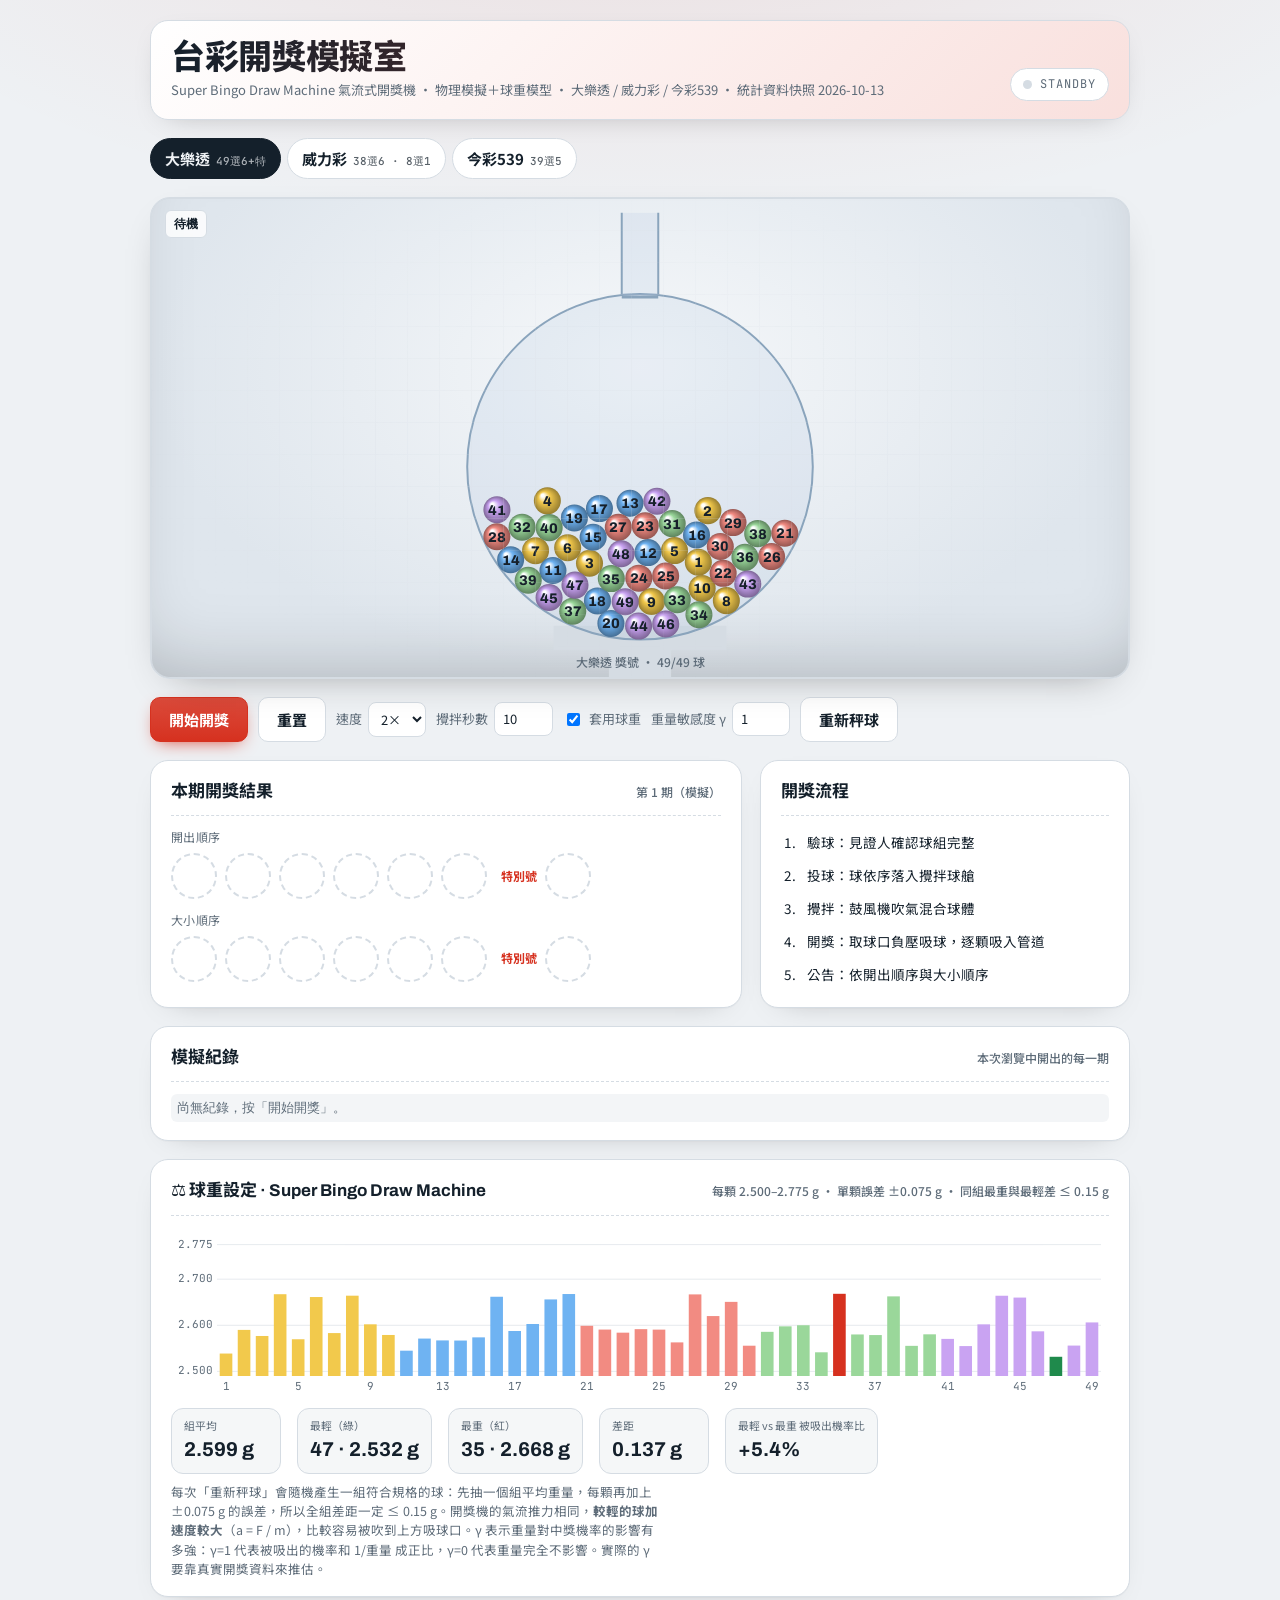
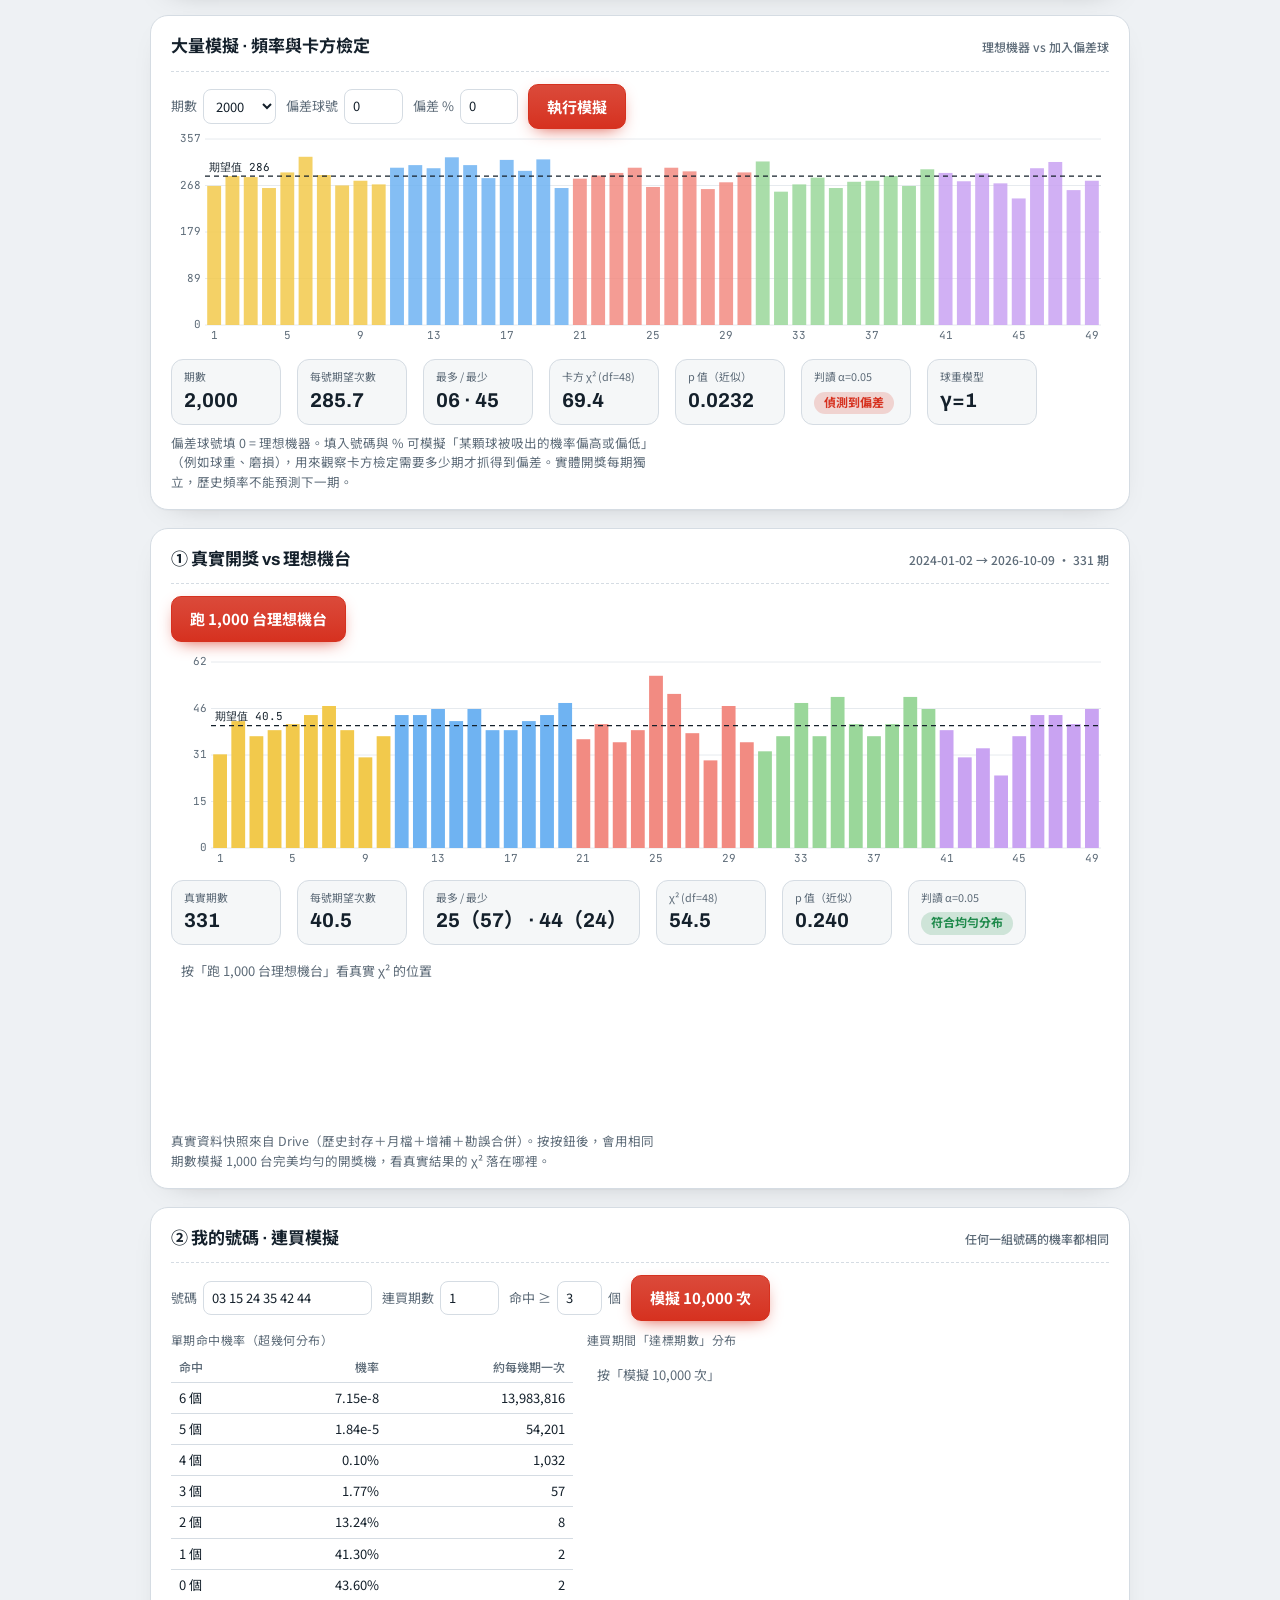
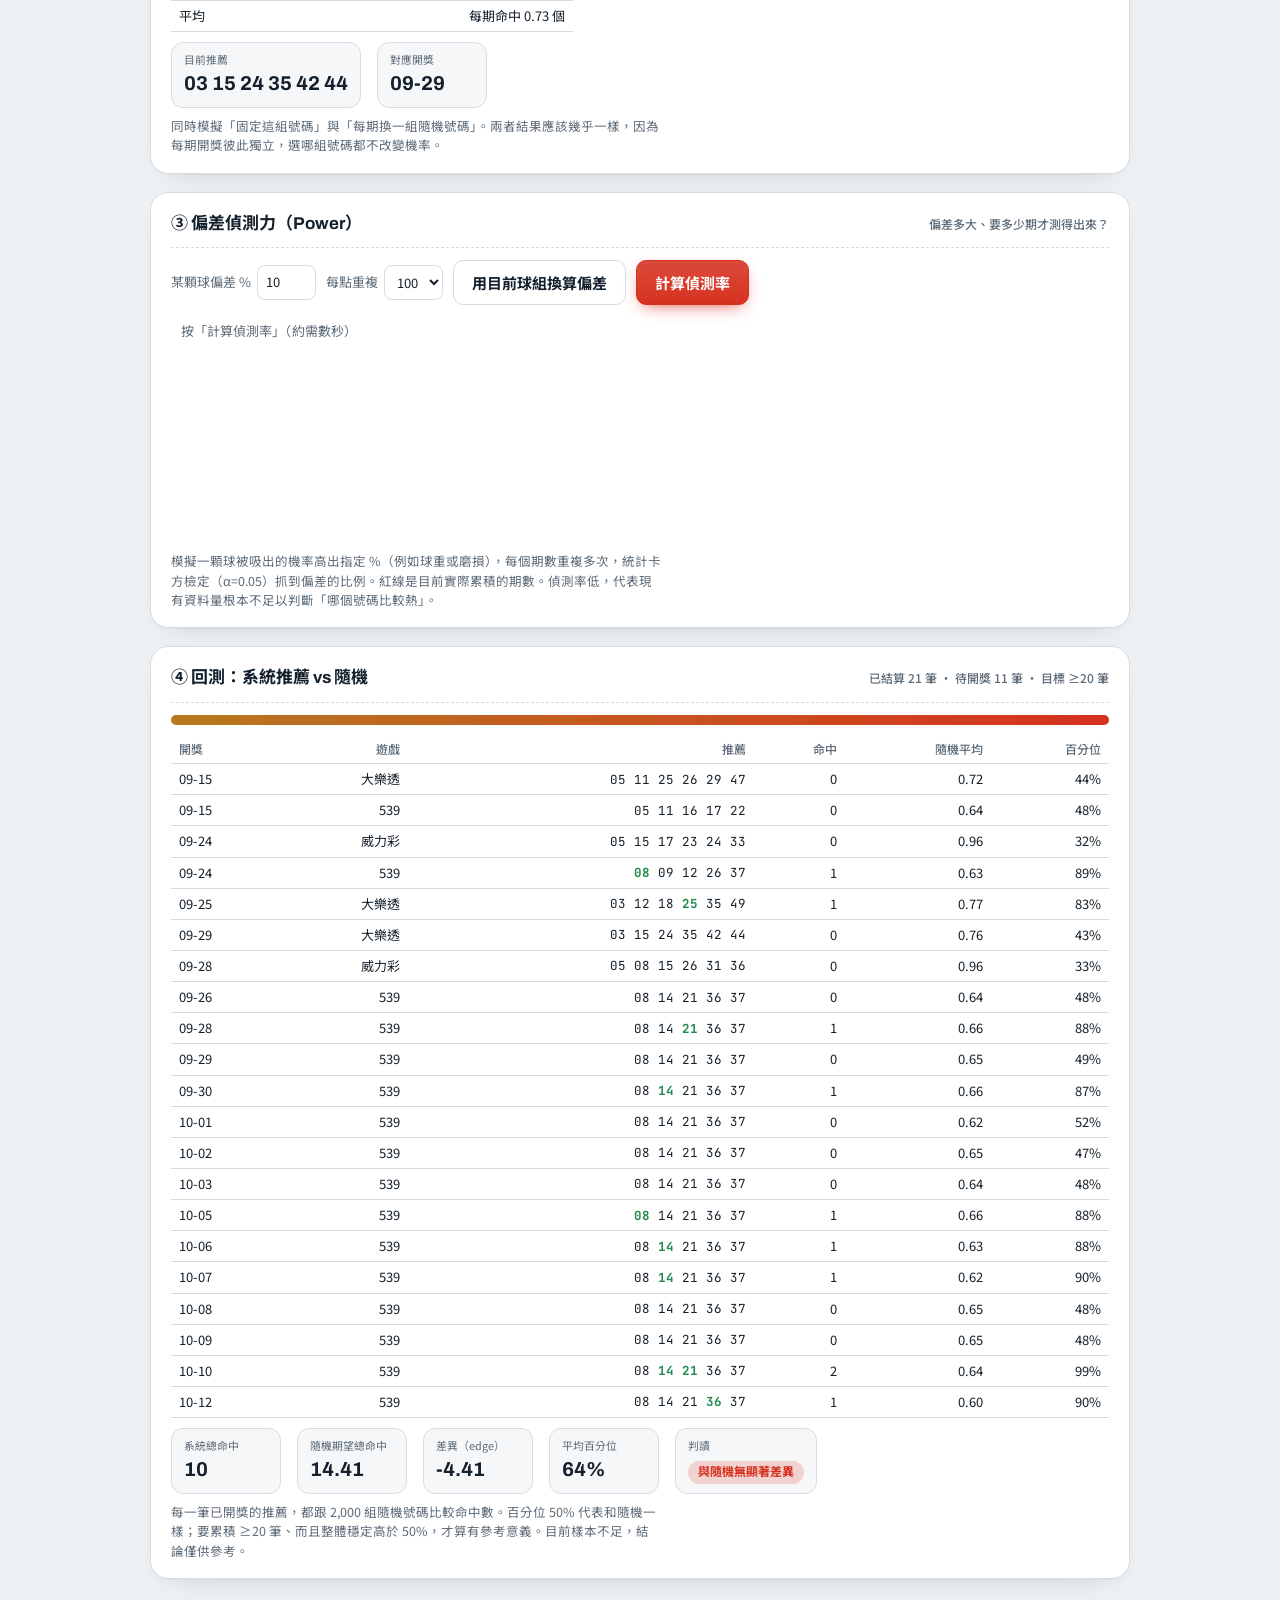
==== commit 0b40199f: "Simulator: add Super Bingo ball-weight model (2.5-2.775 g, ±0.075 g, spread ≤0.15 g) Co-Authored-By:" ====
--- a/simulator/index.html
+++ b/simulator/index.html
@@ -128,7 +128,7 @@
   <header>
     <div>
       <h1>台彩開獎模擬室</h1>
-      <p class="sub">Super Bingo 氣流式開獎機 · 物理模擬 · 大樂透 / 威力彩 / 今彩539 · 統計資料快照 2026-10-13</p>
+      <p class="sub">Super Bingo Draw Machine 氣流式開獎機 · 物理模擬＋球重模型 · 大樂透 / 威力彩 / 今彩539 · 統計資料快照 2026-10-13</p>
     </div>
     <div class="onair" id="onair"><i></i><span>Standby</span></div>
   </header>
@@ -149,6 +149,9 @@
     <label class="inline" for="mixsec">攪拌秒數
       <input type="number" id="mixsec" min="2" max="30" value="10" style="width:4.5em">
     </label>
+    <label class="inline" for="useW"><input type="checkbox" id="useW" checked> 套用球重</label>
+    <label class="inline" for="gamma">重量敏感度 γ <input type="number" id="gamma" min="0" max="5" step="0.5" value="1" style="width:4.5em"></label>
+    <button class="btn" id="reweigh">重新秤球</button>
   </div>
 
   <div class="grid2">
@@ -173,6 +176,13 @@
     <div class="hist" id="hist"><div style="color:var(--muted)">尚無紀錄，按「開始開獎」。</div></div>
   </section>
 
+  <section class="panel" id="wtPanel">
+    <h2>⚖️ 球重設定 · Super Bingo Draw Machine <span>每顆 2.500–2.775 g · 單顆誤差 ±0.075 g · 同組最重與最輕差 ≤ 0.15 g</span></h2>
+    <canvas id="wtChart" class="chart sm" aria-label="各號碼球重"></canvas>
+    <div class="stats" id="wtStats"></div>
+    <p class="note">每次「重新秤球」會隨機產生一組符合規格的球：先抽一個組平均重量，每顆再加上 ±0.075 g 的誤差，所以全組差距一定 ≤ 0.15 g。開獎機的氣流推力相同，<b>較輕的球加速度較大</b>（a = F / m），比較容易被吹到上方吸球口。γ 表示重量對中獎機率的影響有多強：γ=1 代表被吸出的機率和 1/重量 成正比，γ=0 代表重量完全不影響。實際的 γ 要靠真實開獎資料來推估。</p>
+  </section>
+
   <section class="panel">
     <h2>大量模擬 · 頻率與卡方檢定 <span>理想機器 vs 加入偏差球</span></h2>
     <div class="controls">
@@ -223,6 +233,7 @@
     <div class="controls">
       <label class="inline" for="pwBias">某顆球偏差 % <input type="number" id="pwBias" min="1" max="100" value="10" style="width:4.5em"></label>
       <label class="inline" for="pwTrials">每點重複 <select id="pwTrials"><option>50</option><option selected>100</option><option>200</option></select></label>
+      <button class="btn" id="pwFromW">用目前球組換算偏差</button>
       <button class="btn primary" id="runPw">計算偵測率</button>
       <span class="inline" id="pwBusy"></span>
     </div>
@@ -280,11 +291,35 @@
 }
 function spawn(ch){
   const num=ch.loadQ.shift();
-  ch.balls.push({num,x:ch.cx+(rnd()-.5)*ch.R*0.3,y:ch.cy-ch.R+ch.br*2,vx:(rnd()-.5)*ch.R*0.5,vy:ch.R*0.6,bias:biasFor(ch.pool,num)});
+  ch.balls.push({num,x:ch.cx+(rnd()-.5)*ch.R*0.3,y:ch.cy-ch.R+ch.br*2,vx:(rnd()-.5)*ch.R*0.5,vy:ch.R*0.6,bias:biasFor(ch.pool,num),mf:wFactor(chambers.indexOf(ch),num)});
 }
 function biasFor(pool,num){
   const bn=+$('biasnum').value,bp=+$('biaspct').value/100;
   return (bn===num && pool===activePoolObj()) ? bp : 0;
+}
+/* ---------- Ball weights (Super Bingo spec) ---------- */
+const W_MIN=2.5,W_MAX=2.775,W_TOL=0.075,W_REF=2.6375;
+let WT={};
+function genWeights(n){const mean=W_MIN+W_TOL+rnd()*(W_MAX-W_MIN-2*W_TOL);const a=[0];
+  for(let i=1;i<=n;i++)a.push(+Math.min(W_MAX,Math.max(W_MIN,mean+(rnd()*2-1)*W_TOL)).toFixed(4));return a}
+function weighAll(){WT={};for(const [k,g] of Object.entries(GAMES))WT[k]=g.pools.map(p=>genWeights(p.n))}
+const useW=()=>$('useW').checked, gam=()=>Math.max(0,+$('gamma').value||0);
+function wFactor(pi,num){return useW()?Math.pow(W_REF/WT[gameKey][pi][num],gam()):1}
+function renderWt(){
+  const pi=+$('realPool').value||0,p=GAMES[gameKey].pools[pi],w=WT[gameKey][pi];let hi=1,lo=1,sum=0;
+  for(let i=1;i<=p.n;i++){if(w[i]>w[hi])hi=i;if(w[i]<w[lo])lo=i;sum+=w[i]}
+  const {x,w:cw}=setupCanvas($('wtChart'),170),L=46,B=22,T=12,pw=cw-L-8,ph=170-B-T,y0=W_MIN-0.01,y1=W_MAX+0.01,Y=v=>T+ph-(v-y0)/(y1-y0)*ph,bw=pw/p.n;
+  x.font='11px "JetBrains Mono",monospace';x.textAlign='right';x.textBaseline='middle';
+  [W_MIN,2.6,2.7,W_MAX].forEach(v=>{x.strokeStyle=css('--line');x.globalAlpha=.6;x.beginPath();x.moveTo(L,Y(v));x.lineTo(cw-8,Y(v));x.stroke();x.globalAlpha=1;x.fillStyle=css('--muted');x.fillText(v.toFixed(3),L-4,Y(v))});
+  for(let i=1;i<=p.n;i++){const bx=L+(i-1)*bw;x.fillStyle=i===lo?css('--good'):i===hi?css('--accent'):colorOf(i,p.n);
+    x.fillRect(bx+bw*.15,Y(w[i]),Math.max(1,bw*.7),Y(y0)-Y(w[i]));
+    if(p.n<=10||i%(p.n>40?4:2)===1||i===p.n){x.fillStyle=css('--muted');x.textAlign='center';x.textBaseline='top';x.fillText(i,bx+bw/2,T+ph+5);x.textAlign='right';x.textBaseline='middle'}}
+  const ratio=Math.pow(w[hi]/w[lo],gam());
+  $('wtStats').innerHTML=`<div><small>組平均</small><b>${(sum/p.n).toFixed(3)} g</b></div>
+   <div><small>最輕（綠）</small><b>${pad(lo)} · ${w[lo].toFixed(3)} g</b></div>
+   <div><small>最重（紅）</small><b>${pad(hi)} · ${w[hi].toFixed(3)} g</b></div>
+   <div><small>差距</small><b>${(w[hi]-w[lo]).toFixed(3)} g</b></div>
+   <div><small>最輕 vs 最重 被吸出機率比</small><b>${useW()?'+'+((ratio-1)*100).toFixed(1)+'%':'未套用'}</b></div>`;
 }
 let simT=0;
 function step(ch,dt,air){
@@ -298,7 +333,7 @@
     if(air){
       const ux=(b.x-cx)/R,uy=(b.y-cy)/R;
       // blower lift: strongest at the nozzle, fades toward the top so balls fall back and recirculate
-      const lift=g*(0.9+1.1*rnd())*(0.55+0.95*Math.max(0,uy+0.15))*(1-b.bias)*(1-0.55*Math.min(1,Math.abs(ux)*1.3));
+      const lift=g*(0.9+1.1*rnd())*(0.55+0.95*Math.max(0,uy+0.15))*(1-b.bias)*b.mf*(1-0.55*Math.min(1,Math.abs(ux)*1.3));
       b.vy-=lift*dt;
       // turbulent field (moving sine cells)
       const T=g*1.6;
@@ -311,7 +346,7 @@
     }
     if(sucking){ // vacuum pull toward the intake mouth
       const dx=mx-b.x,dy=my-b.y,d=Math.hypot(dx,dy);
-      if(d<S){const f=g*4.5*(1-d/S)**1.5*(1+b.bias);b.vx+=dx/d*f*dt;b.vy+=dy/d*f*dt;}
+      if(d<S){const f=g*4.5*(1-d/S)**1.5*(1+b.bias)*b.mf;b.vx+=dx/d*f*dt;b.vy+=dy/d*f*dt;}
     }
     b.vx*=0.996;b.vy*=0.996;
     const sp=Math.hypot(b.vx,b.vy),max=R*3.6; if(sp>max){b.vx*=max/sp;b.vy*=max/sp}
@@ -480,7 +515,8 @@
 function runSim(){
   const p=activePoolObj(),N=+$('nsim').value,k=p.draw+(p.special?1:0);
   const w=new Array(p.n+1).fill(1);const bn=+$('biasnum').value,bp=+$('biaspct').value/100;
-  if(bn>=1&&bn<=p.n) w[bn]=Math.max(0.05,1+bp);
+  const pi0=+$('pool').value||0;for(let i=1;i<=p.n;i++)w[i]=wFactor(pi0,i);
+  if(bn>=1&&bn<=p.n) w[bn]*=Math.max(0.05,1+bp);
   const cnt=new Array(p.n+1).fill(0);
   for(let i=0;i<N;i++) for(const x of weightedDraw(p.n,k,w)) cnt[x]++;
   const E=N*k/p.n,q=k/p.n;let X=0;for(let i=1;i<=p.n;i++)X+=(cnt[i]-E)**2;
@@ -493,7 +529,8 @@
    <div><small>最多 / 最少</small><b>${String(hi).padStart(2,'0')} · ${String(lo).padStart(2,'0')}</b></div>
    <div><small>卡方 χ² (df=${df})</small><b>${X.toFixed(1)}</b></div>
    <div><small>p 值（近似）</small><b>${pv<0.0001?'<0.0001':pv.toFixed(4)}</b></div>
-   <div><small>判讀 α=0.05</small><b><span class="pill ${pv<0.05?'bad':'ok'}">${pv<0.05?'偵測到偏差':'符合均勻分布'}</span></b></div>`;
+   <div><small>判讀 α=0.05</small><b><span class="pill ${pv<0.05?'bad':'ok'}">${pv<0.05?'偵測到偏差':'符合均勻分布'}</span></b></div>
+   <div><small>球重模型</small><b>${useW()?'γ='+gam():'關閉'}</b></div>`;
 }
 function drawFreq(){
   const c=$('freq'),x=c.getContext('2d'),r=c.getBoundingClientRect(),dpr=window.devicePixelRatio||1;
@@ -663,10 +700,13 @@
   const ps=$('realPool');const keep=ps.dataset.g===gameKey?ps.value:'0';ps.innerHTML='';
   GAMES[gameKey].pools.forEach((p,i)=>{const o=document.createElement('option');o.value=i;o.textContent=`${p.label}（1–${p.n}）`;ps.append(o)});
   ps.value=keep;ps.dataset.g=gameKey;$('realPoolWrap').hidden=GAMES[gameKey].pools.length<2;
-  renderReal();fillMy();pwIdle();
-}
+  renderReal();fillMy();pwIdle();renderWt();
+}
+$('pwFromW').onclick=()=>{const pi=+$('realPool').value||0,w=WT[gameKey][pi].slice(1);$('pwBias').value=Math.max(1,Math.round((Math.pow(Math.max(...w)/Math.min(...w),gam()||1)-1)*100));pwIdle()};
 $('runIdeal').onclick=runIdeal;$('runMy').onclick=runMy;$('runPw').onclick=runPw;
-$('realPool').onchange=()=>{renderReal();pwIdle()};
+$('realPool').onchange=()=>{renderReal();pwIdle();renderWt()};
+$('reweigh').onclick=()=>{weighAll();renderWt();runSim()};
+['useW','gamma'].forEach(id=>$(id).onchange=()=>{renderWt();runSim()});
 
 /* ---------- UI wiring ---------- */
 function buildTabs(){
@@ -690,7 +730,7 @@
 $('pool').onchange=()=>{lastSim=null;$('stats').innerHTML='';drawFreq()};
 window.addEventListener('resize',()=>{if(state==='idle')resetAll();drawFreq()});
 try{const g=localStorage.getItem('drawroom-game');if(g&&GAMES[g])gameKey=g}catch(e){}
-buildTabs();resetAll();renderBt();
+weighAll();buildTabs();resetAll();renderBt();
 requestAnimationFrame(loop);
 })();
 </script>
